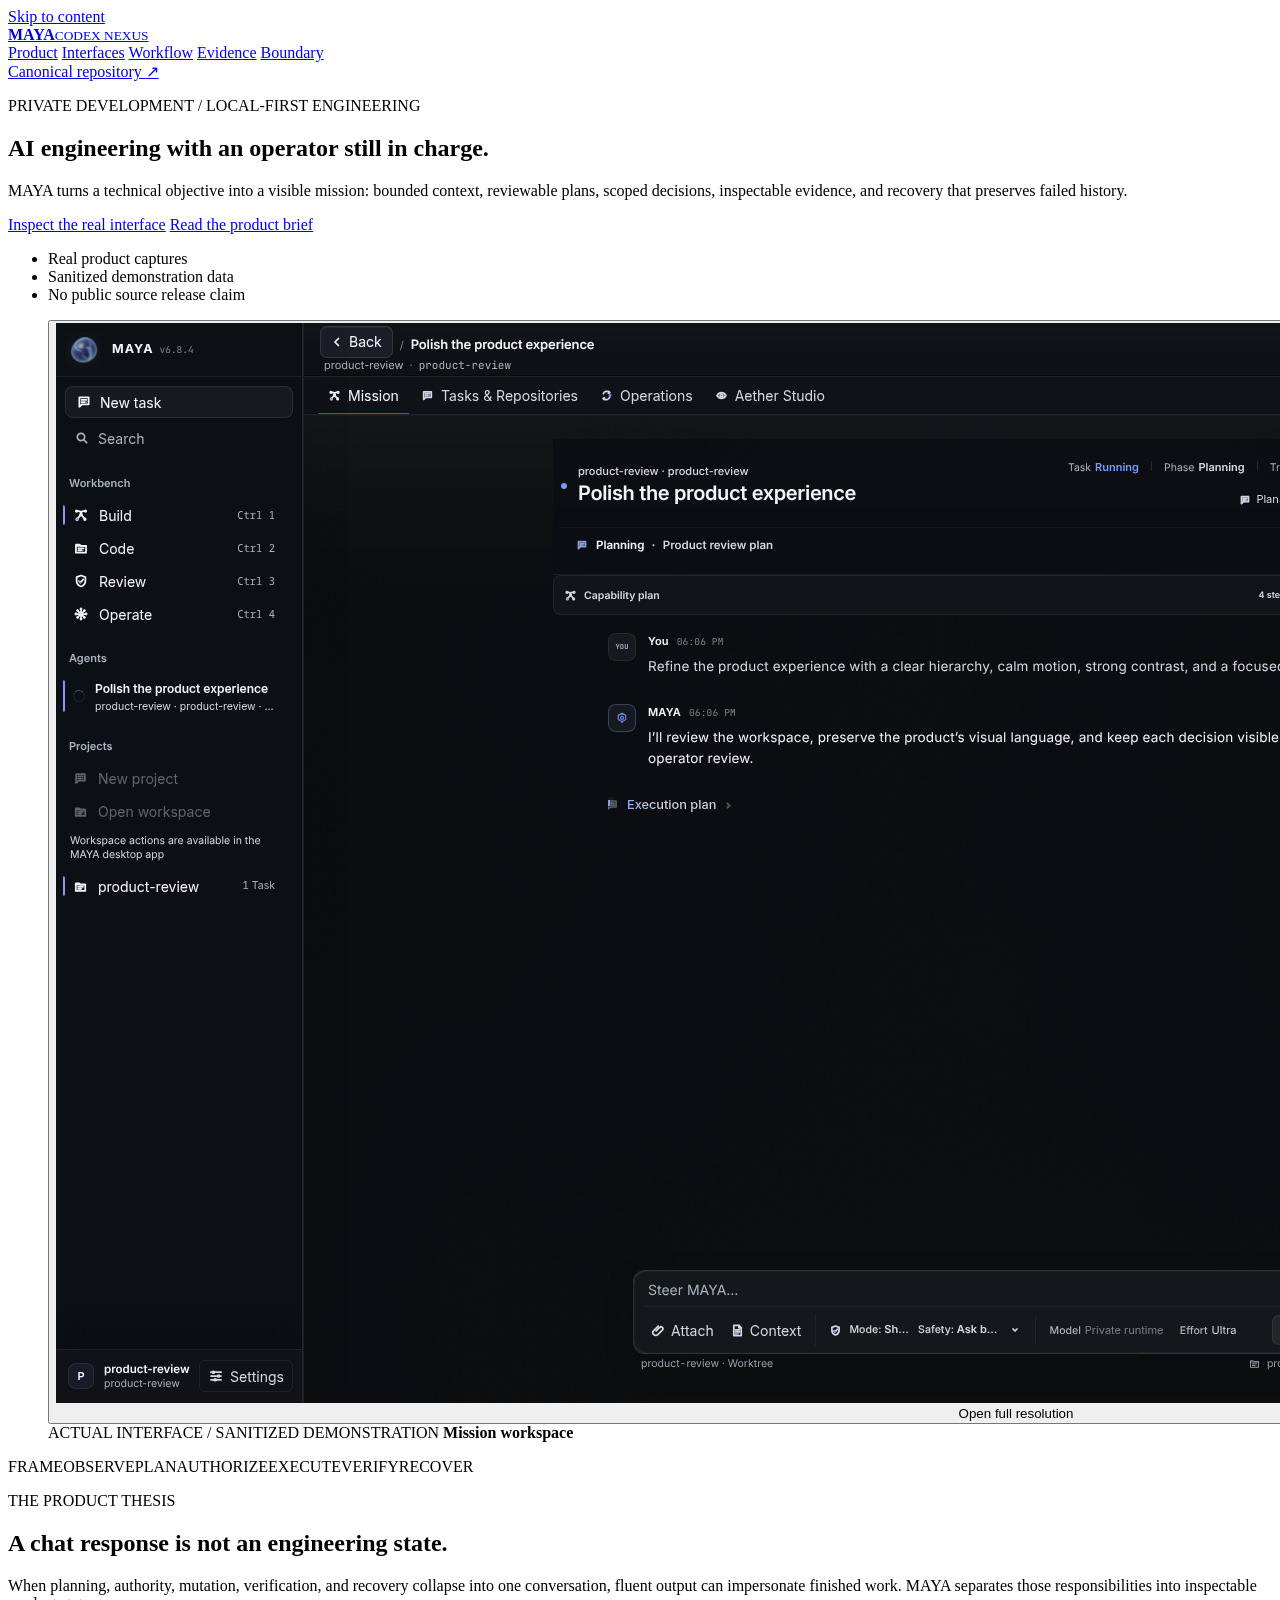
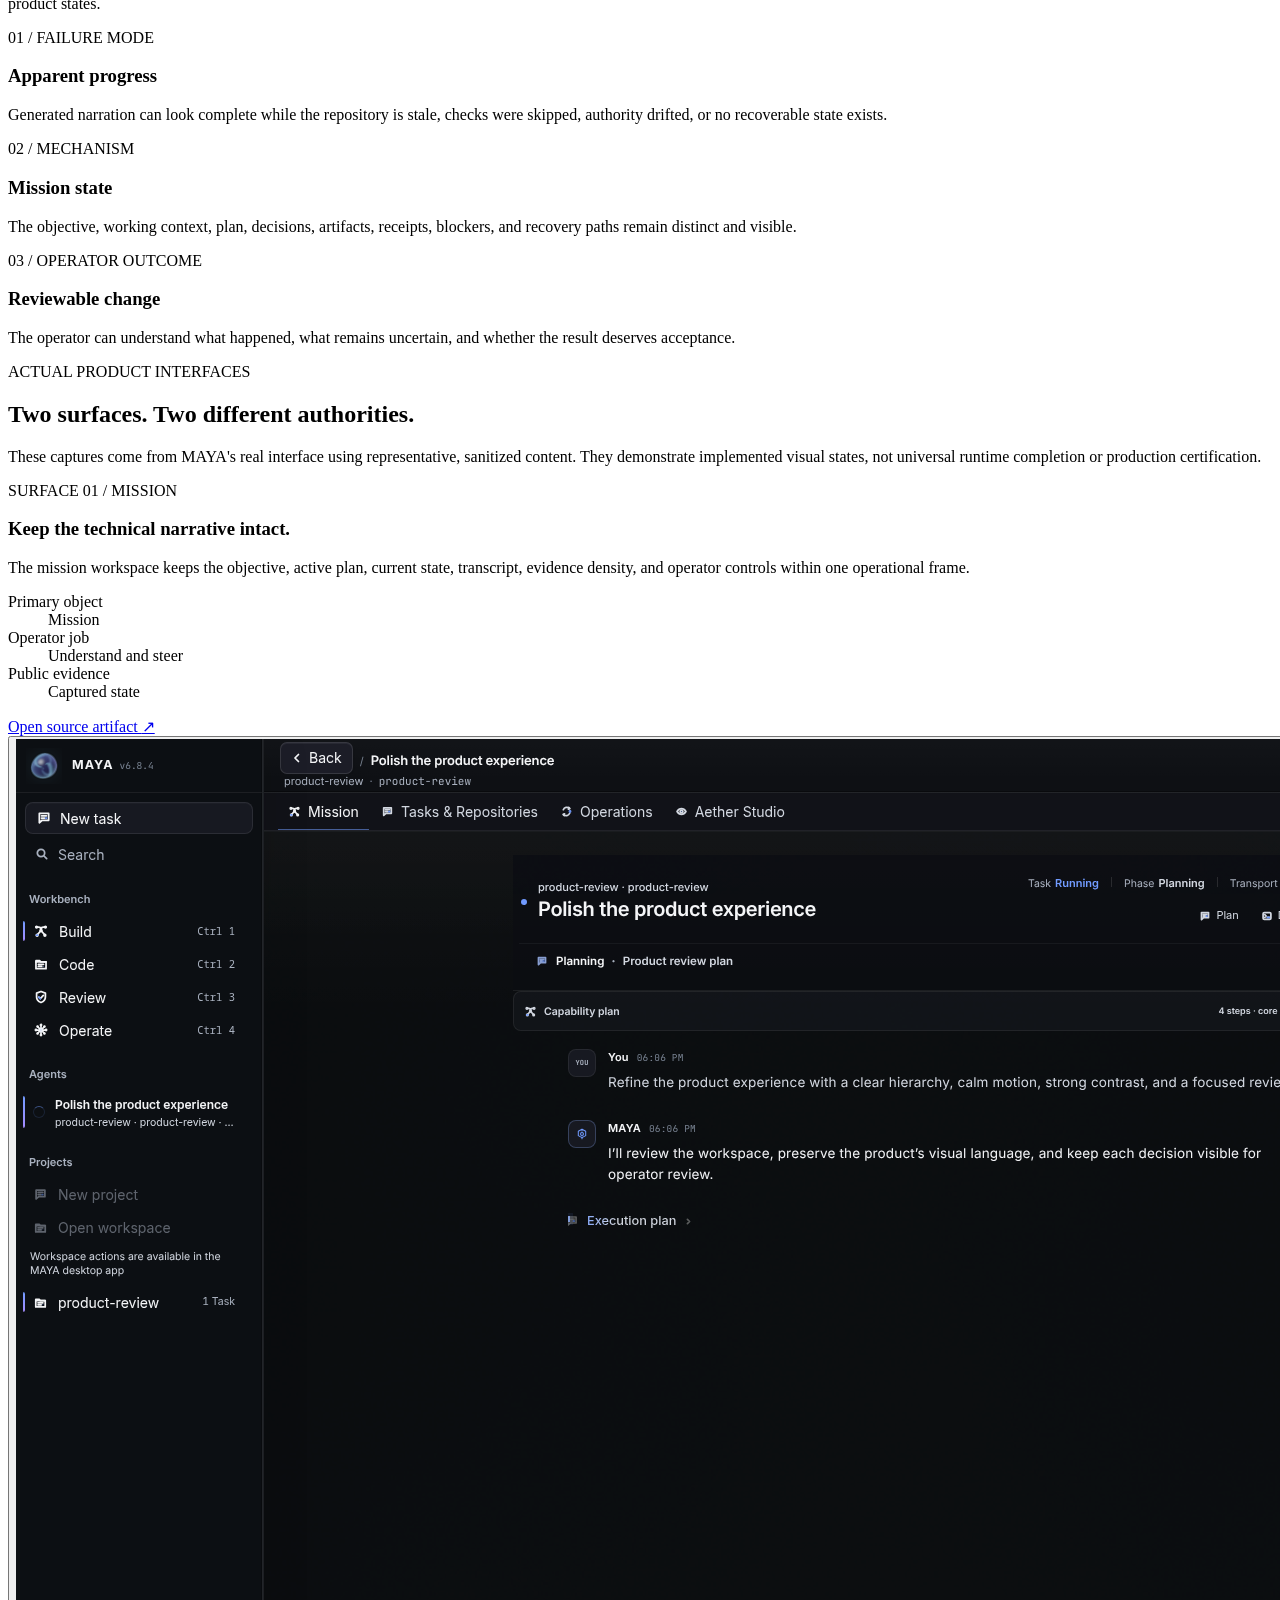
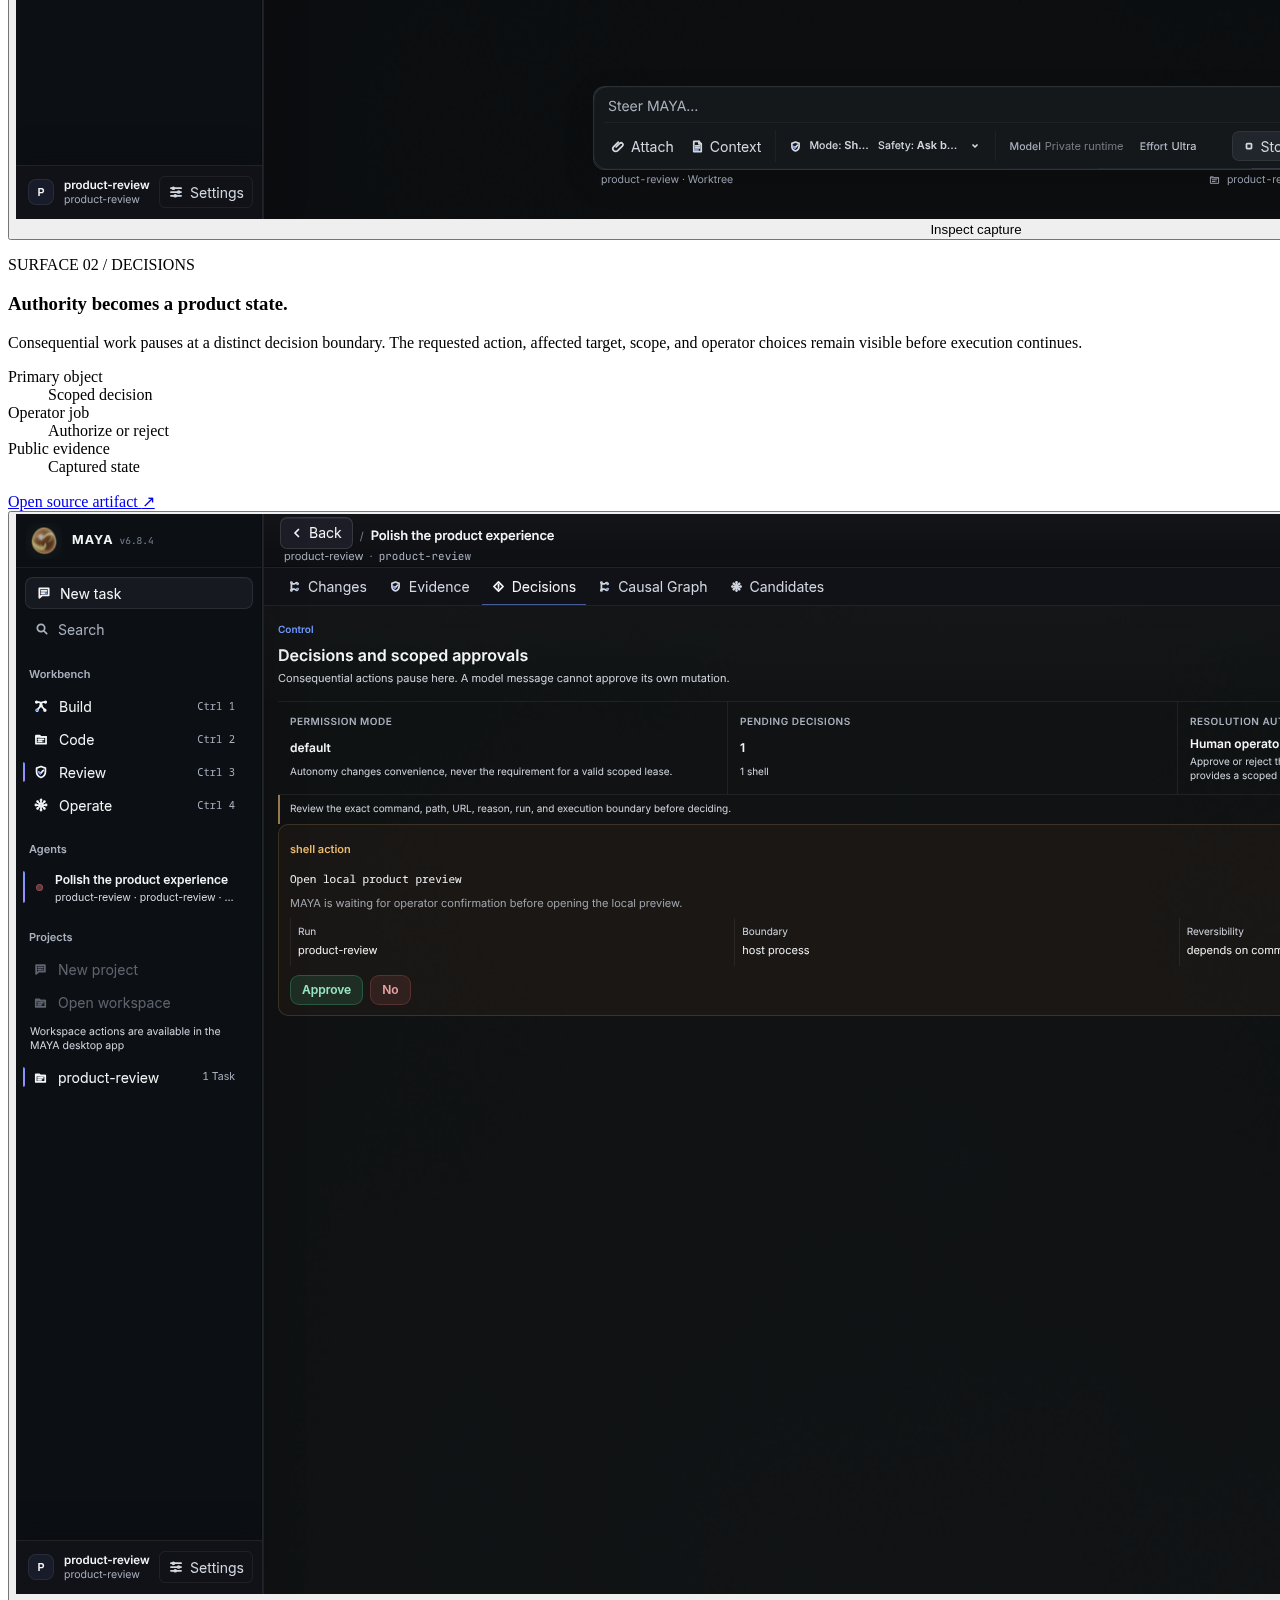
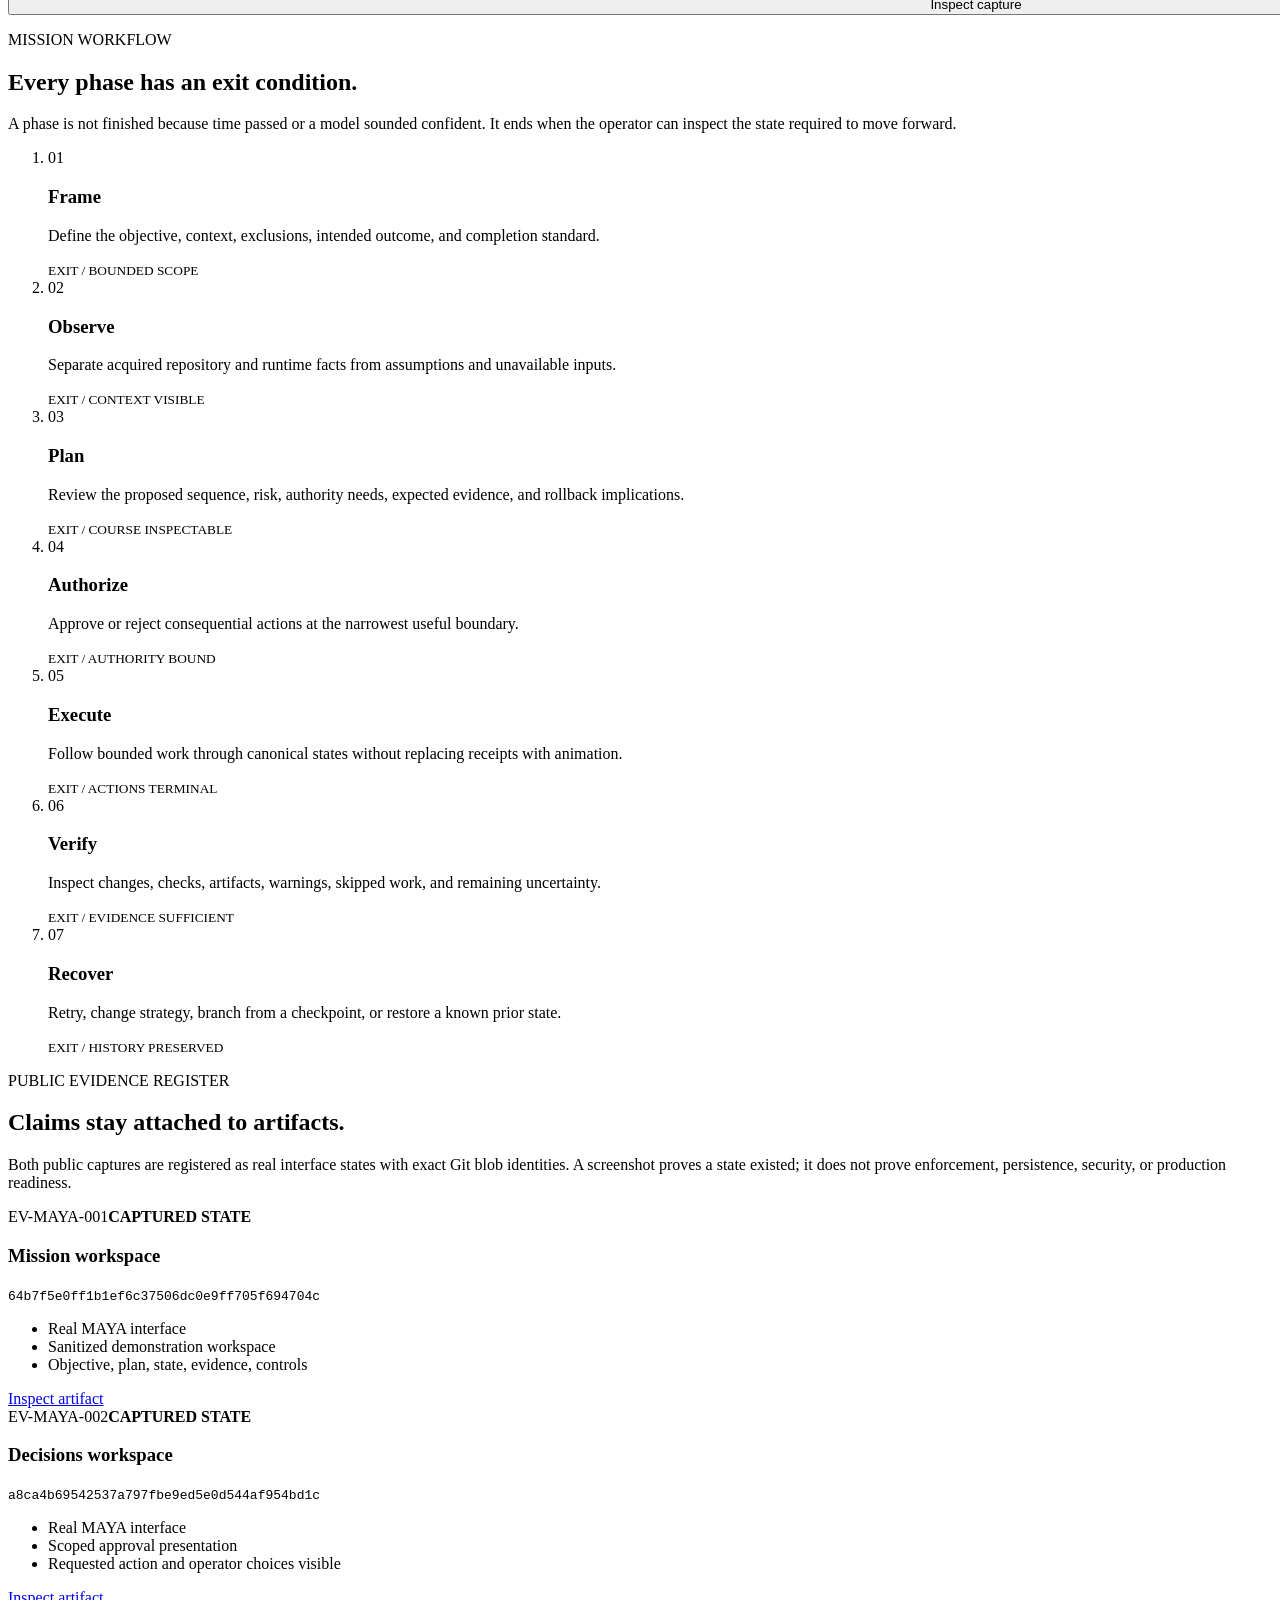
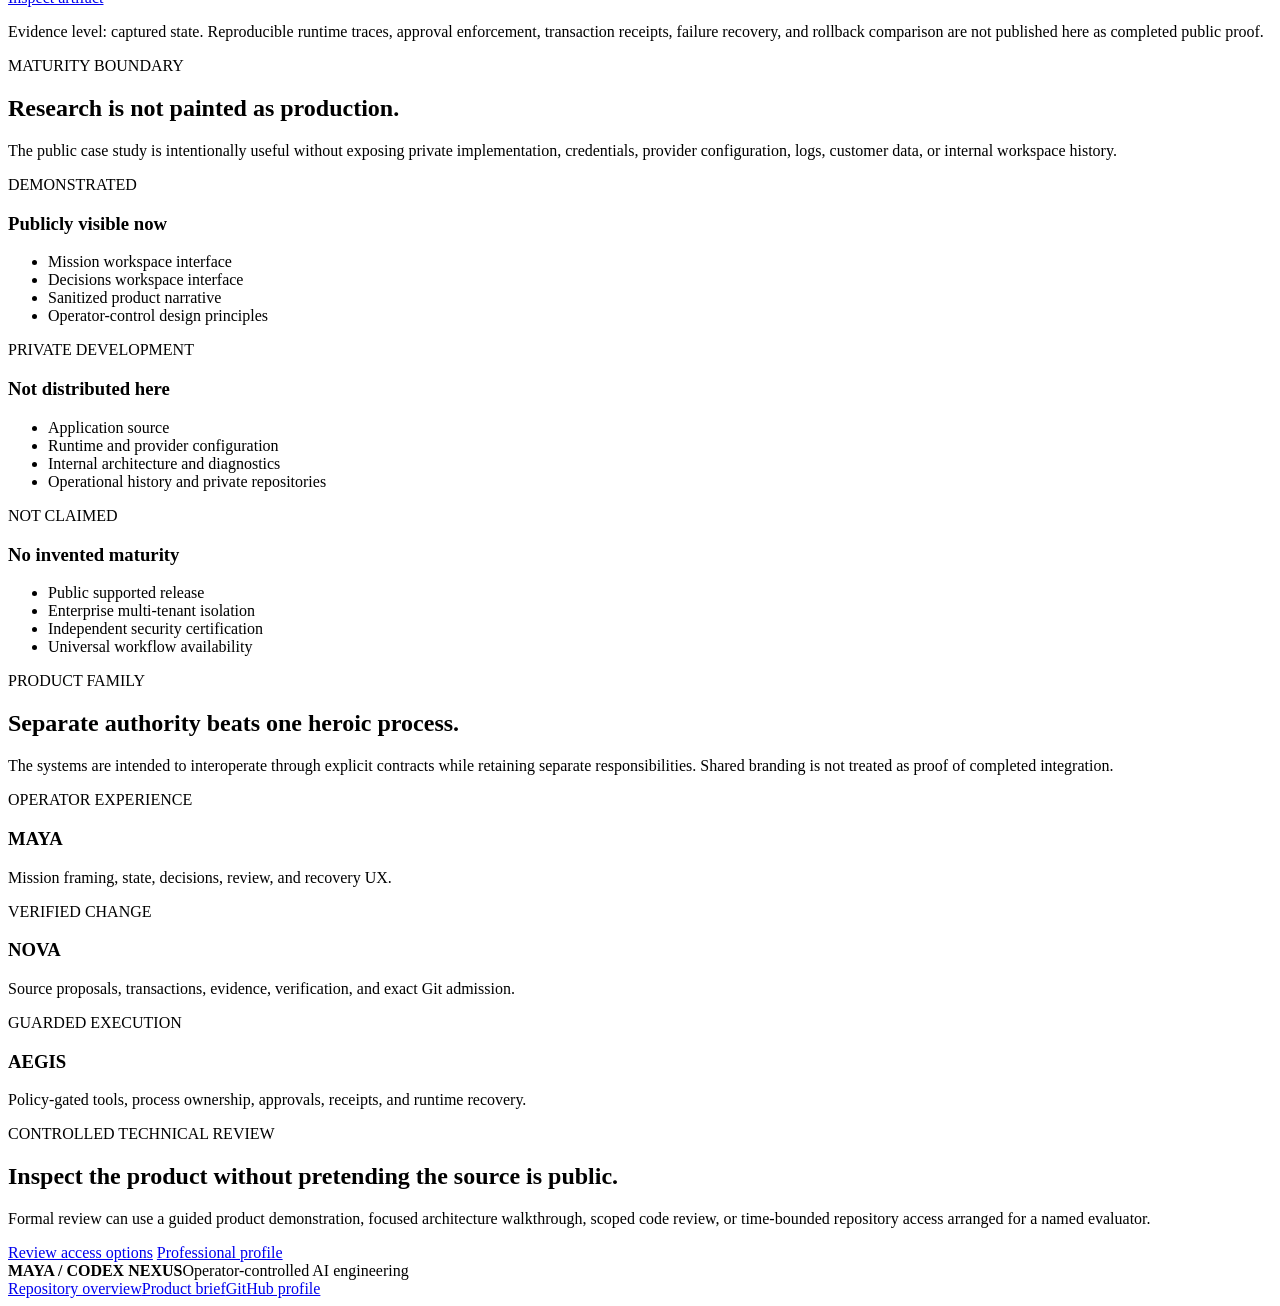
==== index.html @ c5f83a90 "Build MAYA public product case study" ====
<!doctype html>
<html lang="en">
<head>
  <meta charset="utf-8">
  <meta name="viewport" content="width=device-width, initial-scale=1, viewport-fit=cover">
  <meta name="theme-color" content="#080b0e">
  <meta name="description" content="MAYA is a private, local-first engineering workspace for operator-controlled, evidence-backed AI-assisted software change.">
  <meta property="og:title" content="MAYA — Operator-controlled AI engineering">
  <meta property="og:description" content="Real interface captures, explicit product boundaries, and a mission workflow built around authority, evidence, and recovery.">
  <meta property="og:type" content="website">
  <meta property="og:image" content="assets/maya-mission-workspace.png">
  <title>MAYA — Operator-controlled AI engineering</title>
  <link rel="stylesheet" href="styles.css">
  <script type="module" src="app.js"></script>
</head>
<body>
  <a class="skip-link" href="#main">Skip to content</a>
  <div class="page-noise" aria-hidden="true"></div>

  <header class="site-header" id="top">
    <a class="brand" href="#top" aria-label="MAYA home">
      <span class="brand-mark" aria-hidden="true"><i></i><i></i><i></i></span>
      <span><strong>MAYA</strong><small>CODEX NEXUS</small></span>
    </a>
    <nav aria-label="Primary navigation">
      <a href="#product">Product</a>
      <a href="#interfaces">Interfaces</a>
      <a href="#workflow">Workflow</a>
      <a href="#evidence">Evidence</a>
      <a href="#boundary">Boundary</a>
    </nav>
    <a class="header-action" href="https://github.com/gonzo-max2/maya">Canonical repository <span aria-hidden="true">↗</span></a>
  </header>

  <main id="main">
    <section class="hero shell" aria-labelledby="hero-title">
      <div class="hero-copy reveal">
        <p class="eyebrow"><span>PRIVATE DEVELOPMENT</span> / LOCAL-FIRST ENGINEERING</p>
        <h1 id="hero-title">AI engineering with an operator still in charge.</h1>
        <p class="hero-lede">MAYA turns a technical objective into a visible mission: bounded context, reviewable plans, scoped decisions, inspectable evidence, and recovery that preserves failed history.</p>
        <div class="hero-actions">
          <a class="button primary" href="#interfaces">Inspect the real interface</a>
          <a class="button quiet" href="PRODUCT_BRIEF.md">Read the product brief</a>
        </div>
        <ul class="hero-facts" aria-label="Product status">
          <li><i></i><span>Real product captures</span></li>
          <li><i></i><span>Sanitized demonstration data</span></li>
          <li><i></i><span>No public source release claim</span></li>
        </ul>
      </div>

      <figure class="hero-frame reveal">
        <button class="capture" type="button" data-image="assets/maya-mission-workspace.png" data-title="MAYA Mission workspace">
          <img src="assets/maya-mission-workspace.png" alt="MAYA Mission workspace showing objective, active plan, mission state, evidence and operator controls">
          <span class="capture-hint">Open full resolution</span>
        </button>
        <figcaption>
          <span>ACTUAL INTERFACE / SANITIZED DEMONSTRATION</span>
          <strong>Mission workspace</strong>
        </figcaption>
      </figure>
    </section>

    <section class="signal-strip" aria-label="MAYA operating principles">
      <div><span>FRAME</span><i></i><span>OBSERVE</span><i></i><span>PLAN</span><i></i><span>AUTHORIZE</span><i></i><span>EXECUTE</span><i></i><span>VERIFY</span><i></i><span>RECOVER</span></div>
    </section>

    <section class="section shell" id="product">
      <header class="section-heading reveal">
        <div>
          <p class="eyebrow">THE PRODUCT THESIS</p>
          <h2>A chat response is not an engineering state.</h2>
        </div>
        <p>When planning, authority, mutation, verification, and recovery collapse into one conversation, fluent output can impersonate finished work. MAYA separates those responsibilities into inspectable product states.</p>
      </header>

      <div class="thesis-grid">
        <article class="thesis-card reveal">
          <span>01 / FAILURE MODE</span>
          <h3>Apparent progress</h3>
          <p>Generated narration can look complete while the repository is stale, checks were skipped, authority drifted, or no recoverable state exists.</p>
        </article>
        <article class="thesis-card reveal">
          <span>02 / MECHANISM</span>
          <h3>Mission state</h3>
          <p>The objective, working context, plan, decisions, artifacts, receipts, blockers, and recovery paths remain distinct and visible.</p>
        </article>
        <article class="thesis-card reveal">
          <span>03 / OPERATOR OUTCOME</span>
          <h3>Reviewable change</h3>
          <p>The operator can understand what happened, what remains uncertain, and whether the result deserves acceptance.</p>
        </article>
      </div>
    </section>

    <section class="section shell interfaces" id="interfaces">
      <header class="section-heading reveal">
        <div>
          <p class="eyebrow">ACTUAL PRODUCT INTERFACES</p>
          <h2>Two surfaces. Two different authorities.</h2>
        </div>
        <p>These captures come from MAYA's real interface using representative, sanitized content. They demonstrate implemented visual states, not universal runtime completion or production certification.</p>
      </header>

      <article class="interface-story reveal">
        <div class="story-copy">
          <p class="story-index">SURFACE 01 / MISSION</p>
          <h3>Keep the technical narrative intact.</h3>
          <p>The mission workspace keeps the objective, active plan, current state, transcript, evidence density, and operator controls within one operational frame.</p>
          <dl>
            <div><dt>Primary object</dt><dd>Mission</dd></div>
            <div><dt>Operator job</dt><dd>Understand and steer</dd></div>
            <div><dt>Public evidence</dt><dd>Captured state</dd></div>
          </dl>
          <a href="assets/maya-mission-workspace.png">Open source artifact <span aria-hidden="true">↗</span></a>
        </div>
        <button class="capture large" type="button" data-image="assets/maya-mission-workspace.png" data-title="MAYA Mission workspace">
          <img src="assets/maya-mission-workspace.png" alt="Full MAYA Mission workspace interface">
          <span class="capture-hint">Inspect capture</span>
        </button>
      </article>

      <article class="interface-story reverse reveal">
        <div class="story-copy">
          <p class="story-index">SURFACE 02 / DECISIONS</p>
          <h3>Authority becomes a product state.</h3>
          <p>Consequential work pauses at a distinct decision boundary. The requested action, affected target, scope, and operator choices remain visible before execution continues.</p>
          <dl>
            <div><dt>Primary object</dt><dd>Scoped decision</dd></div>
            <div><dt>Operator job</dt><dd>Authorize or reject</dd></div>
            <div><dt>Public evidence</dt><dd>Captured state</dd></div>
          </dl>
          <a href="assets/maya-decisions-workspace.png">Open source artifact <span aria-hidden="true">↗</span></a>
        </div>
        <button class="capture large" type="button" data-image="assets/maya-decisions-workspace.png" data-title="MAYA Decisions workspace">
          <img src="assets/maya-decisions-workspace.png" alt="MAYA Decisions workspace showing a scoped local preview approval">
          <span class="capture-hint">Inspect capture</span>
        </button>
      </article>
    </section>

    <section class="section workflow-section" id="workflow">
      <div class="shell">
        <header class="section-heading reveal">
          <div>
            <p class="eyebrow">MISSION WORKFLOW</p>
            <h2>Every phase has an exit condition.</h2>
          </div>
          <p>A phase is not finished because time passed or a model sounded confident. It ends when the operator can inspect the state required to move forward.</p>
        </header>

        <ol class="workflow-grid">
          <li class="reveal"><span>01</span><h3>Frame</h3><p>Define the objective, context, exclusions, intended outcome, and completion standard.</p><small>EXIT / BOUNDED SCOPE</small></li>
          <li class="reveal"><span>02</span><h3>Observe</h3><p>Separate acquired repository and runtime facts from assumptions and unavailable inputs.</p><small>EXIT / CONTEXT VISIBLE</small></li>
          <li class="reveal"><span>03</span><h3>Plan</h3><p>Review the proposed sequence, risk, authority needs, expected evidence, and rollback implications.</p><small>EXIT / COURSE INSPECTABLE</small></li>
          <li class="reveal"><span>04</span><h3>Authorize</h3><p>Approve or reject consequential actions at the narrowest useful boundary.</p><small>EXIT / AUTHORITY BOUND</small></li>
          <li class="reveal"><span>05</span><h3>Execute</h3><p>Follow bounded work through canonical states without replacing receipts with animation.</p><small>EXIT / ACTIONS TERMINAL</small></li>
          <li class="reveal"><span>06</span><h3>Verify</h3><p>Inspect changes, checks, artifacts, warnings, skipped work, and remaining uncertainty.</p><small>EXIT / EVIDENCE SUFFICIENT</small></li>
          <li class="reveal"><span>07</span><h3>Recover</h3><p>Retry, change strategy, branch from a checkpoint, or restore a known prior state.</p><small>EXIT / HISTORY PRESERVED</small></li>
        </ol>
      </div>
    </section>

    <section class="section shell" id="evidence">
      <header class="section-heading reveal">
        <div>
          <p class="eyebrow">PUBLIC EVIDENCE REGISTER</p>
          <h2>Claims stay attached to artifacts.</h2>
        </div>
        <p>Both public captures are registered as real interface states with exact Git blob identities. A screenshot proves a state existed; it does not prove enforcement, persistence, security, or production readiness.</p>
      </header>

      <div class="evidence-grid">
        <article class="evidence-card reveal">
          <div class="evidence-top"><span>EV-MAYA-001</span><b>CAPTURED STATE</b></div>
          <h3>Mission workspace</h3>
          <code>64b7f5e0ff1b1ef6c37506dc0e9ff705f694704c</code>
          <ul>
            <li>Real MAYA interface</li>
            <li>Sanitized demonstration workspace</li>
            <li>Objective, plan, state, evidence, controls</li>
          </ul>
          <a href="assets/maya-mission-workspace.png">Inspect artifact</a>
        </article>
        <article class="evidence-card reveal">
          <div class="evidence-top"><span>EV-MAYA-002</span><b>CAPTURED STATE</b></div>
          <h3>Decisions workspace</h3>
          <code>a8ca4b69542537a797fbe9ed5e0d544af954bd1c</code>
          <ul>
            <li>Real MAYA interface</li>
            <li>Scoped approval presentation</li>
            <li>Requested action and operator choices visible</li>
          </ul>
          <a href="assets/maya-decisions-workspace.png">Inspect artifact</a>
        </article>
      </div>
      <p class="evidence-note reveal">Evidence level: captured state. Reproducible runtime traces, approval enforcement, transaction receipts, failure recovery, and rollback comparison are not published here as completed public proof.</p>
    </section>

    <section class="section boundary-section" id="boundary">
      <div class="shell">
        <header class="section-heading reveal">
          <div>
            <p class="eyebrow">MATURITY BOUNDARY</p>
            <h2>Research is not painted as production.</h2>
          </div>
          <p>The public case study is intentionally useful without exposing private implementation, credentials, provider configuration, logs, customer data, or internal workspace history.</p>
        </header>

        <div class="boundary-grid">
          <article class="reveal demonstrated"><span>DEMONSTRATED</span><h3>Publicly visible now</h3><ul><li>Mission workspace interface</li><li>Decisions workspace interface</li><li>Sanitized product narrative</li><li>Operator-control design principles</li></ul></article>
          <article class="reveal private"><span>PRIVATE DEVELOPMENT</span><h3>Not distributed here</h3><ul><li>Application source</li><li>Runtime and provider configuration</li><li>Internal architecture and diagnostics</li><li>Operational history and private repositories</li></ul></article>
          <article class="reveal absent"><span>NOT CLAIMED</span><h3>No invented maturity</h3><ul><li>Public supported release</li><li>Enterprise multi-tenant isolation</li><li>Independent security certification</li><li>Universal workflow availability</li></ul></article>
        </div>
      </div>
    </section>

    <section class="section shell family-section">
      <header class="section-heading reveal">
        <div>
          <p class="eyebrow">PRODUCT FAMILY</p>
          <h2>Separate authority beats one heroic process.</h2>
        </div>
        <p>The systems are intended to interoperate through explicit contracts while retaining separate responsibilities. Shared branding is not treated as proof of completed integration.</p>
      </header>
      <div class="family-map reveal">
        <article><span>OPERATOR EXPERIENCE</span><h3>MAYA</h3><p>Mission framing, state, decisions, review, and recovery UX.</p></article>
        <i aria-hidden="true"></i>
        <article><span>VERIFIED CHANGE</span><h3>NOVA</h3><p>Source proposals, transactions, evidence, verification, and exact Git admission.</p></article>
        <i aria-hidden="true"></i>
        <article><span>GUARDED EXECUTION</span><h3>AEGIS</h3><p>Policy-gated tools, process ownership, approvals, receipts, and runtime recovery.</p></article>
      </div>
    </section>

    <section class="section shell access-section" id="access">
      <div class="access-panel reveal">
        <div>
          <p class="eyebrow">CONTROLLED TECHNICAL REVIEW</p>
          <h2>Inspect the product without pretending the source is public.</h2>
          <p>Formal review can use a guided product demonstration, focused architecture walkthrough, scoped code review, or time-bounded repository access arranged for a named evaluator.</p>
        </div>
        <div class="access-actions">
          <a class="button primary" href="SOURCE_ACCESS.md">Review access options</a>
          <a class="button quiet" href="CV.md">Professional profile</a>
        </div>
      </div>
    </section>
  </main>

  <footer class="site-footer shell">
    <div><strong>MAYA / CODEX NEXUS</strong><span>Operator-controlled AI engineering</span></div>
    <div><a href="README.md">Repository overview</a><a href="PRODUCT_BRIEF.md">Product brief</a><a href="https://github.com/gonzo-max2">GitHub profile</a></div>
  </footer>

  <dialog id="image-dialog" aria-labelledby="dialog-title">
    <div class="dialog-bar"><strong id="dialog-title">Interface capture</strong><button id="dialog-close" type="button" aria-label="Close image viewer">Close</button></div>
    <img id="dialog-image" src="" alt="">
  </dialog>
</body>
</html>
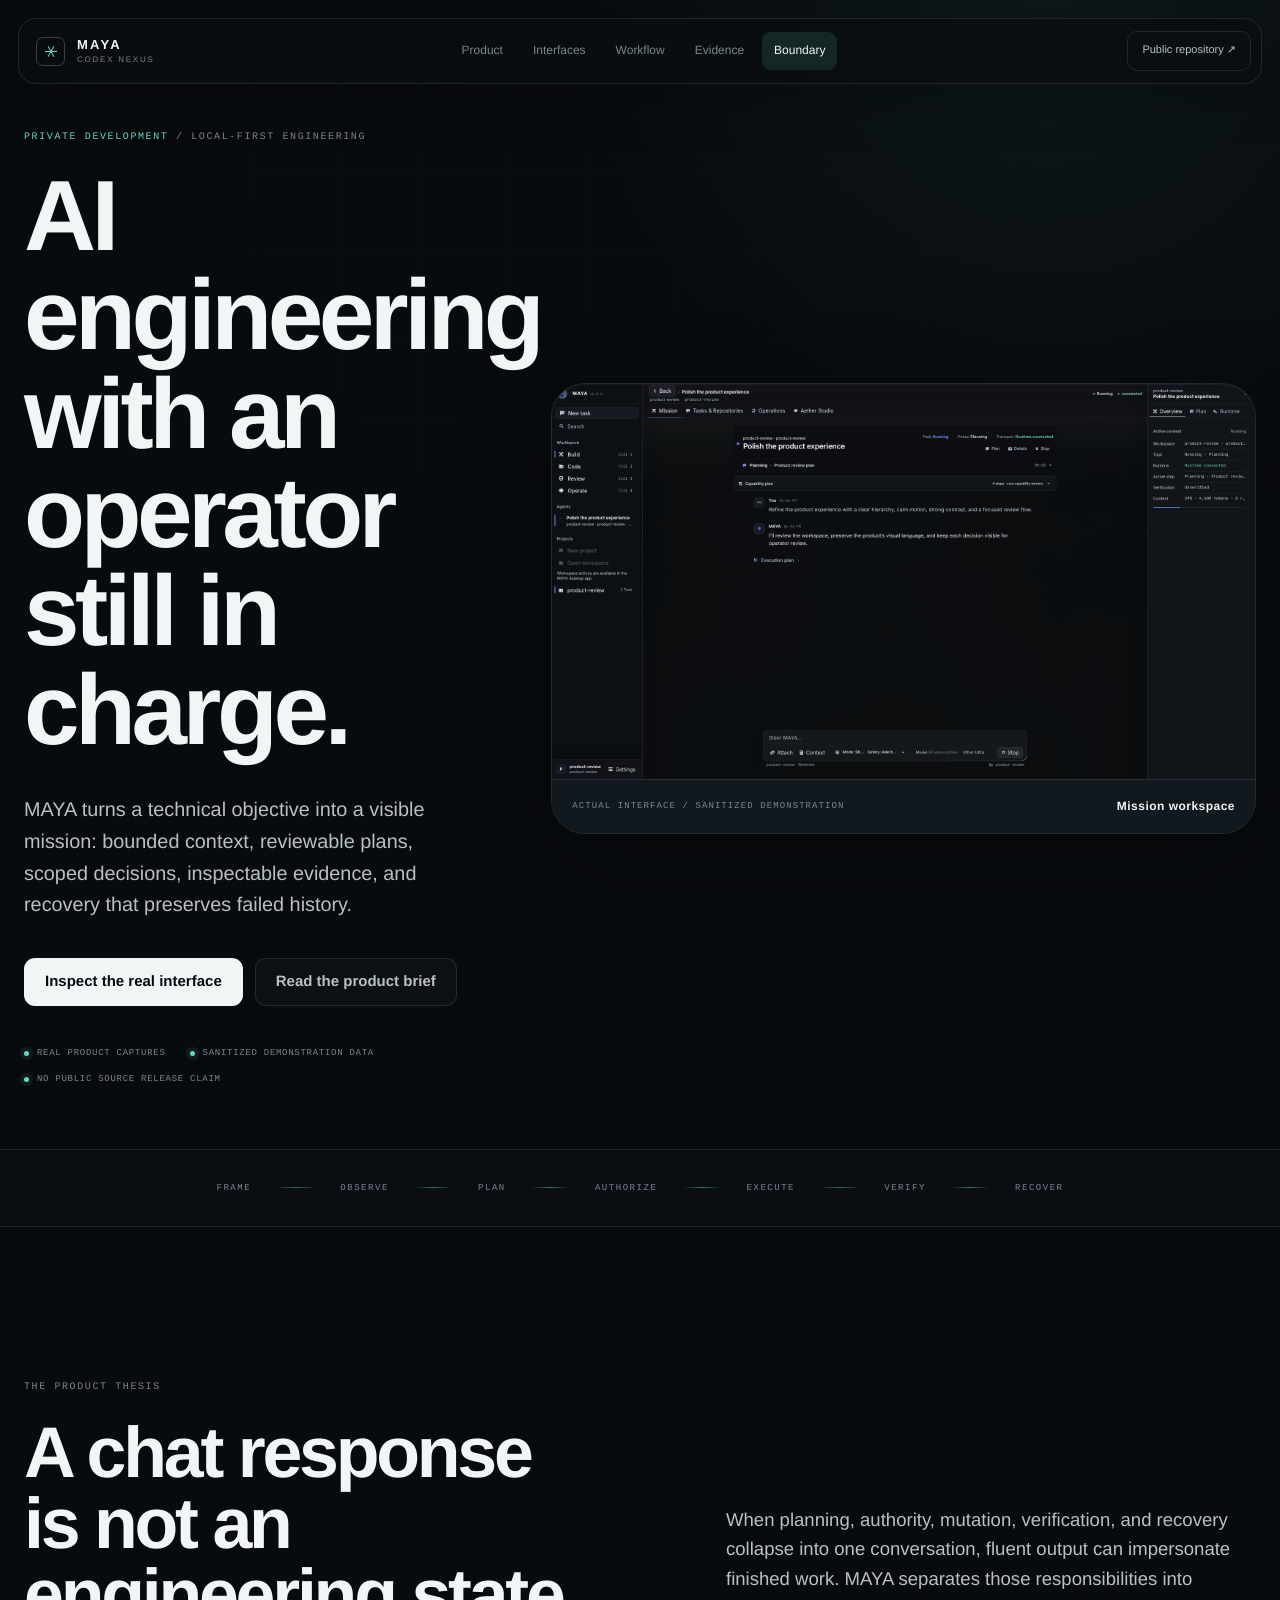
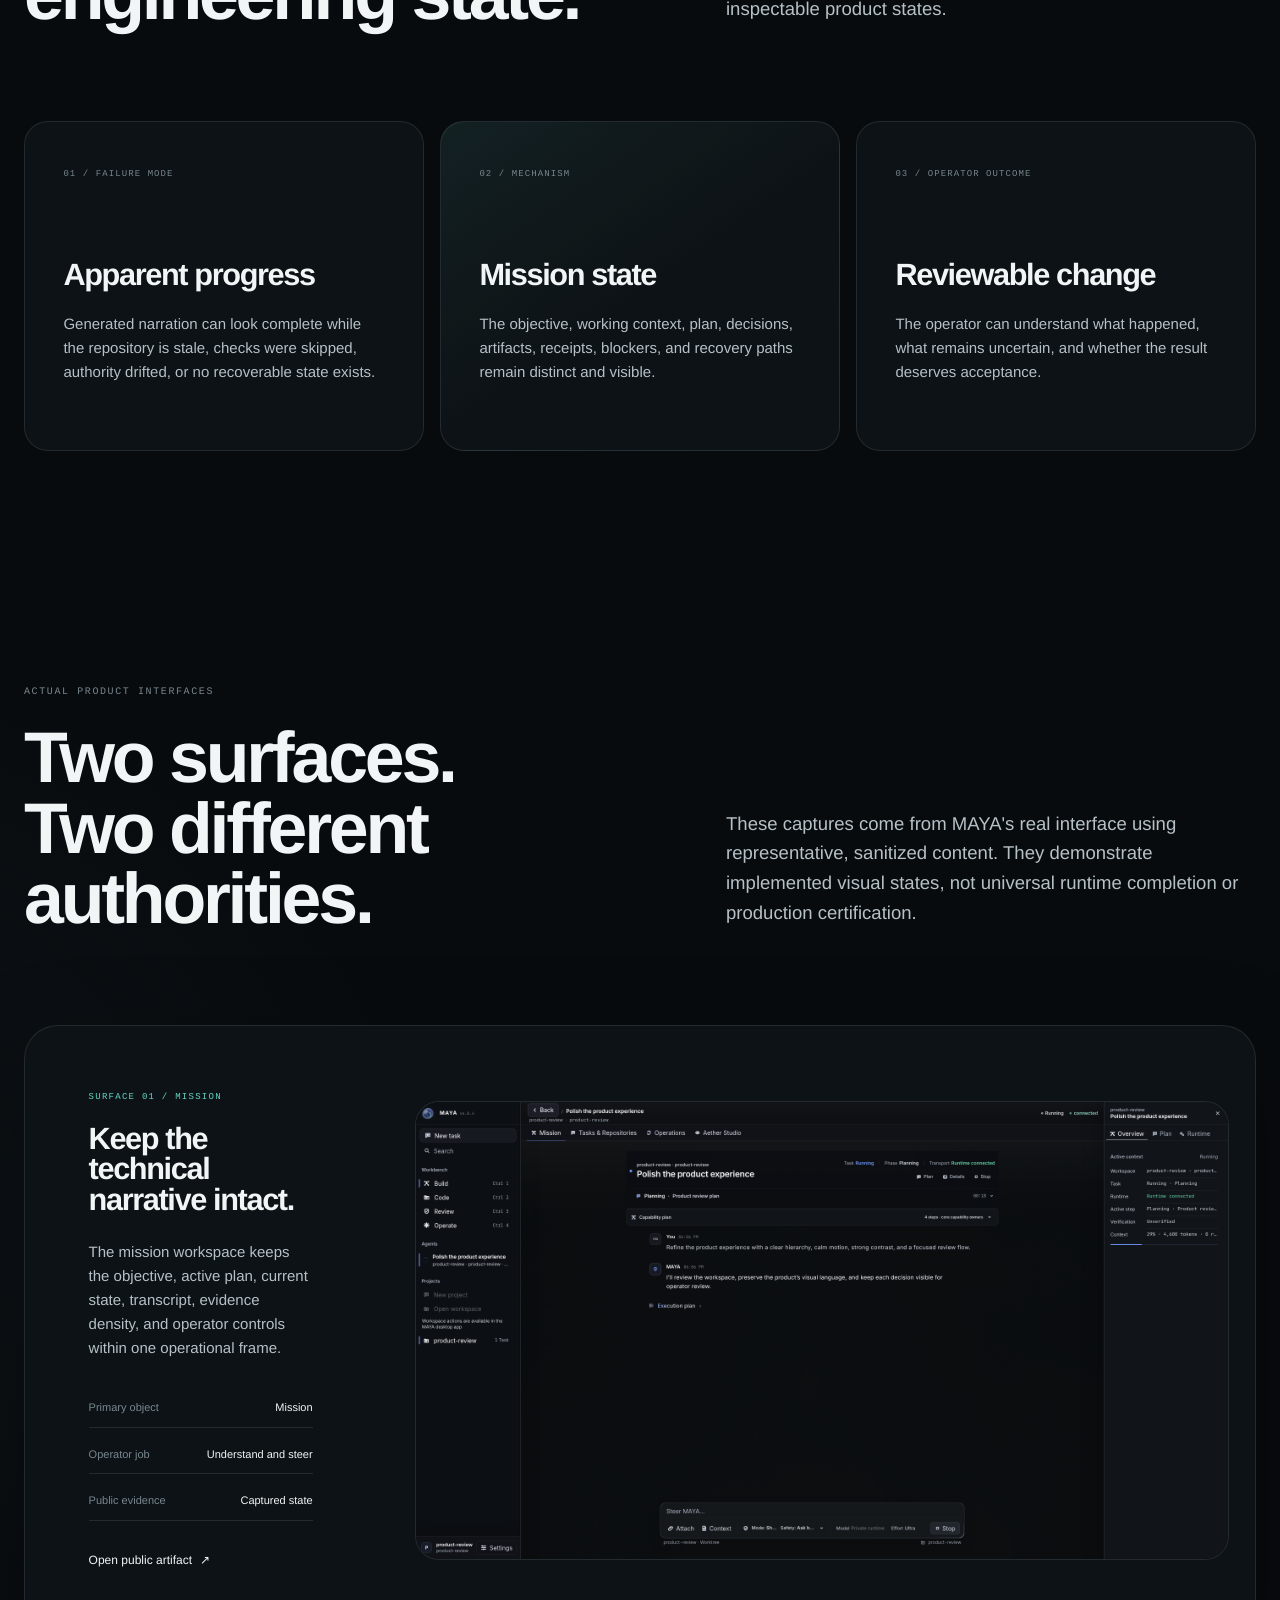
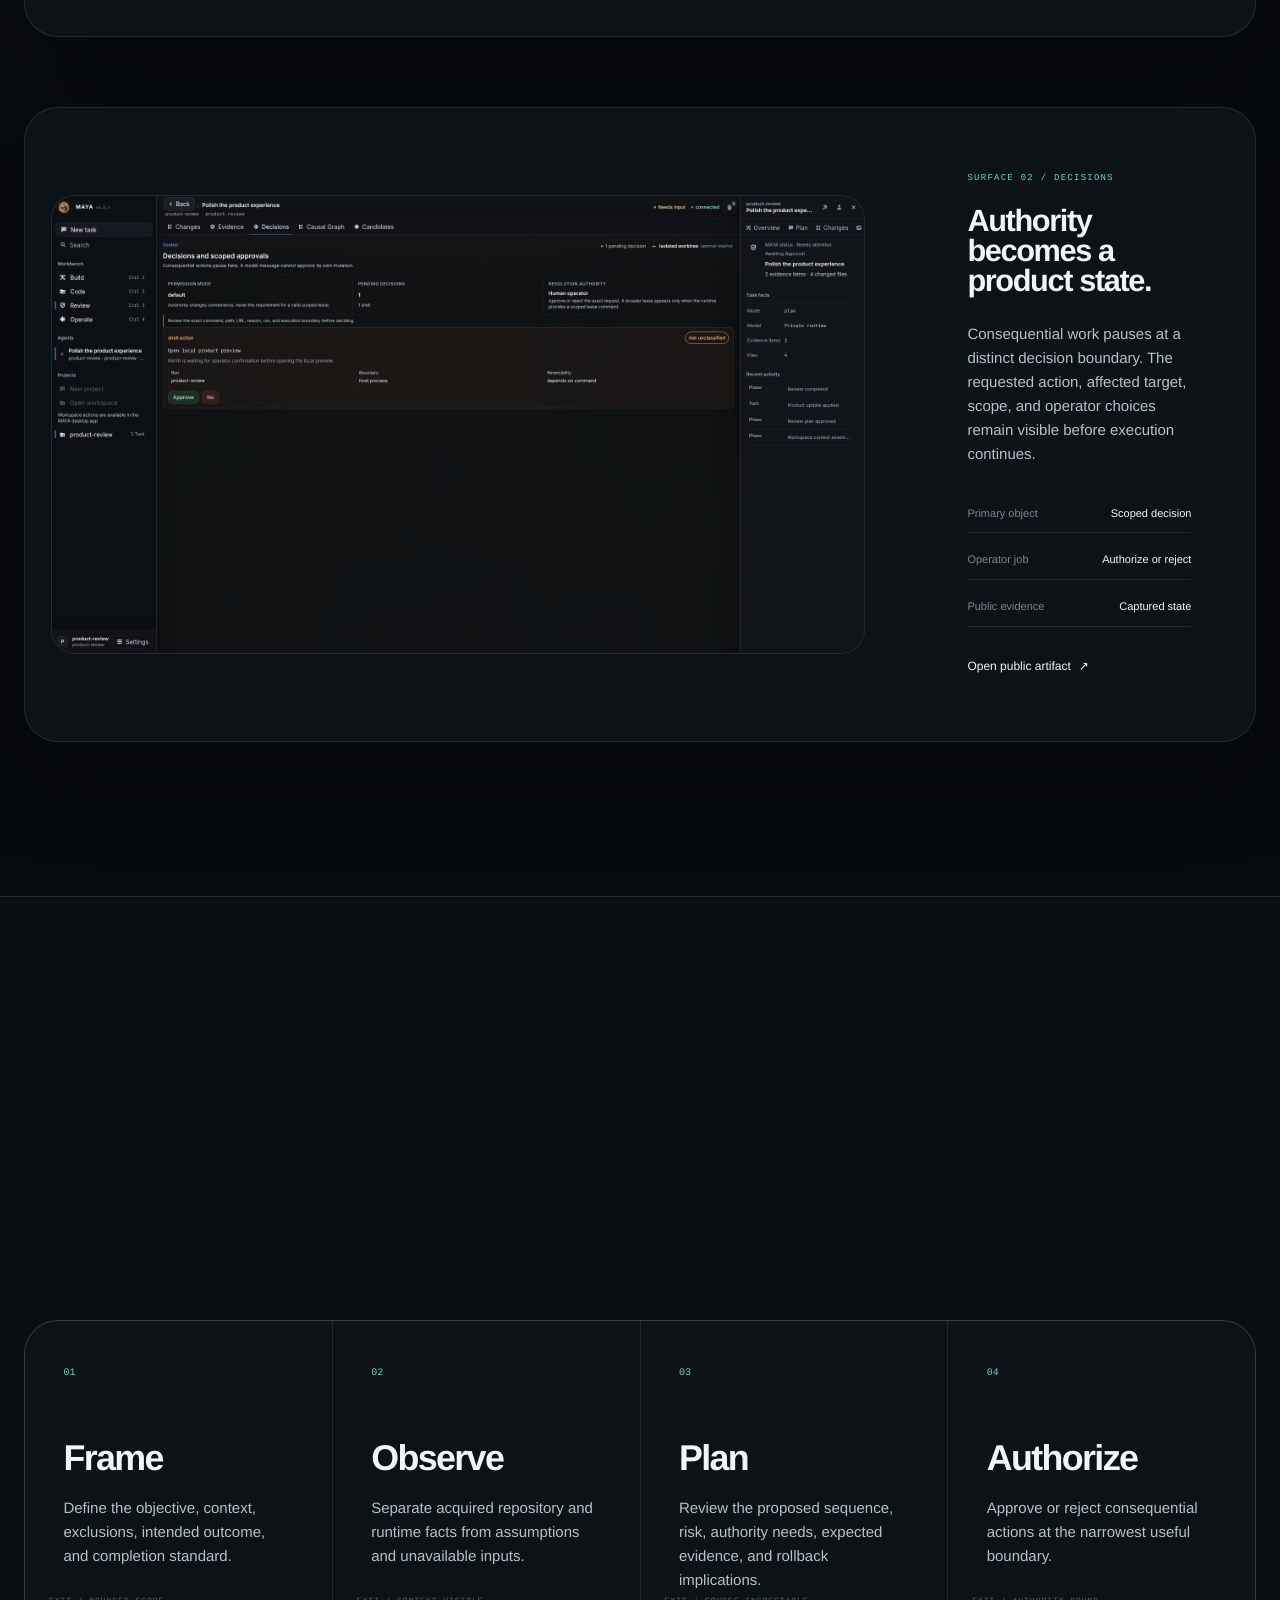
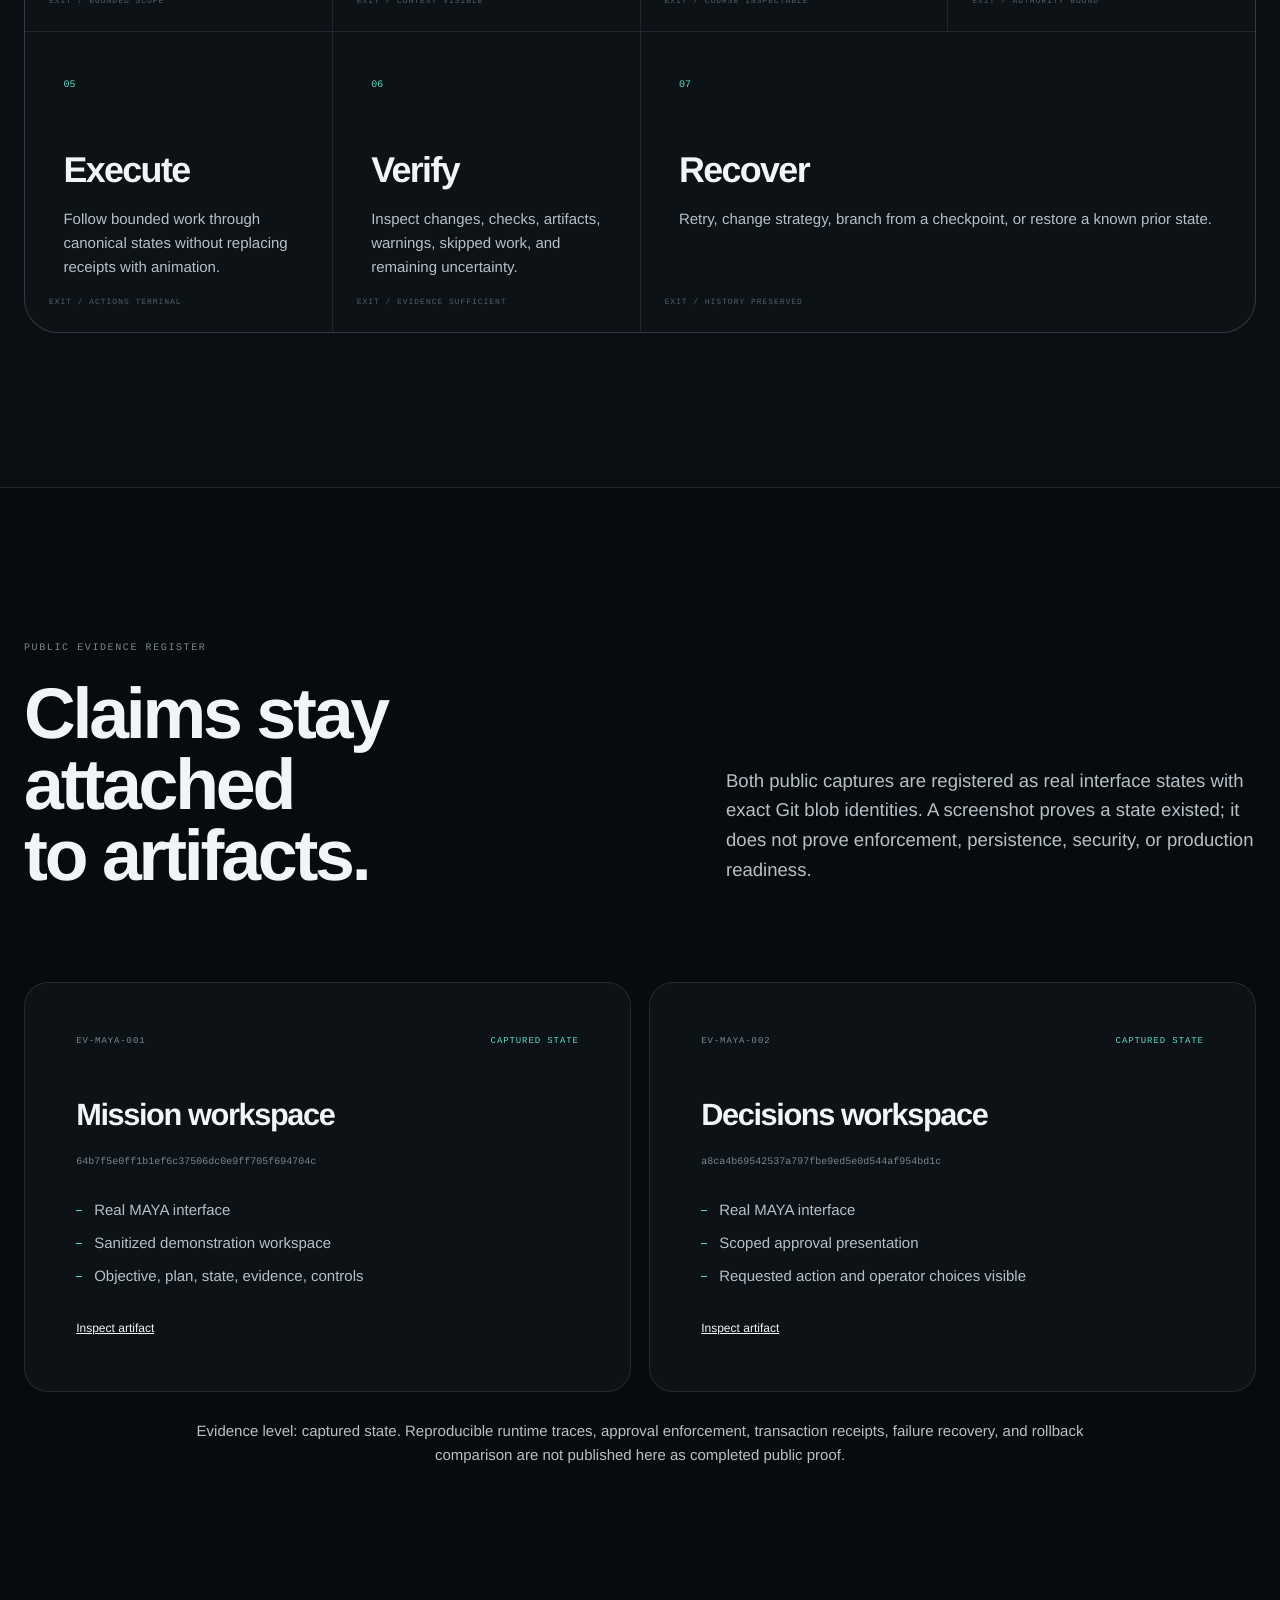
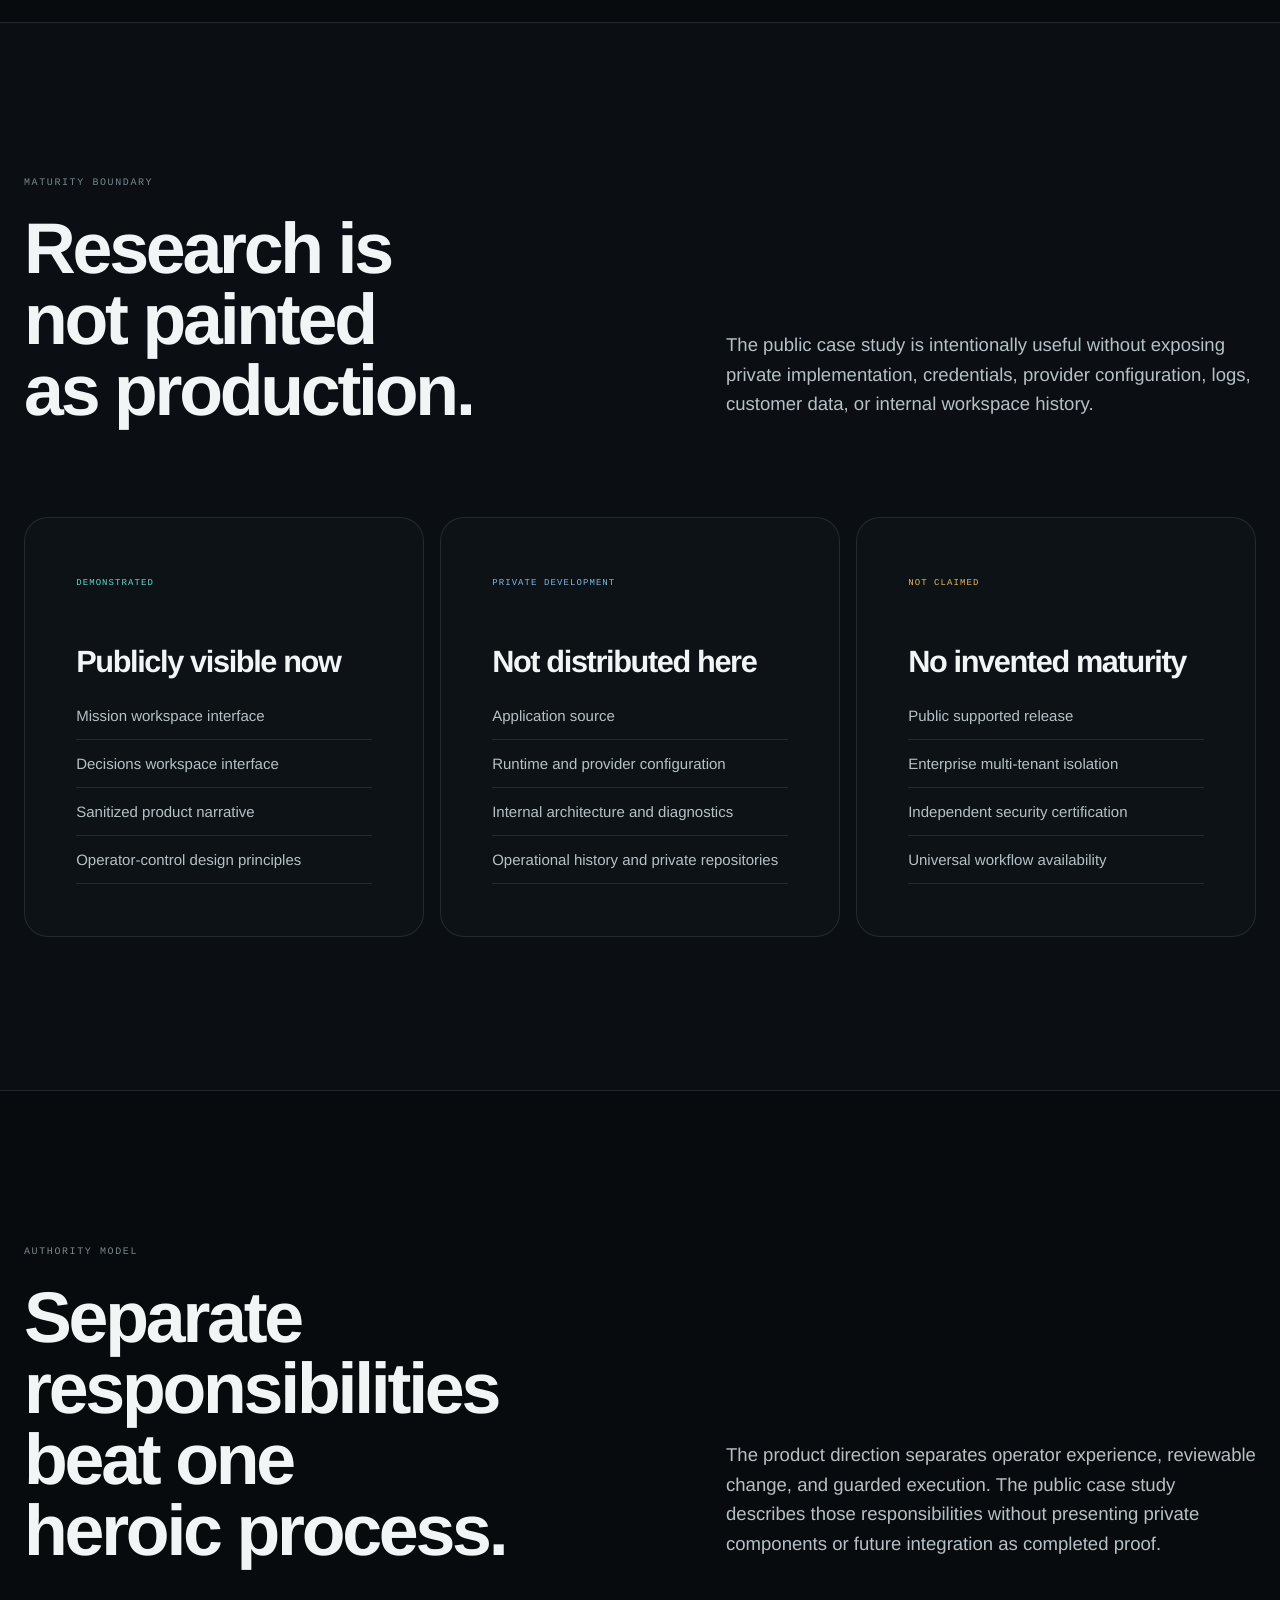
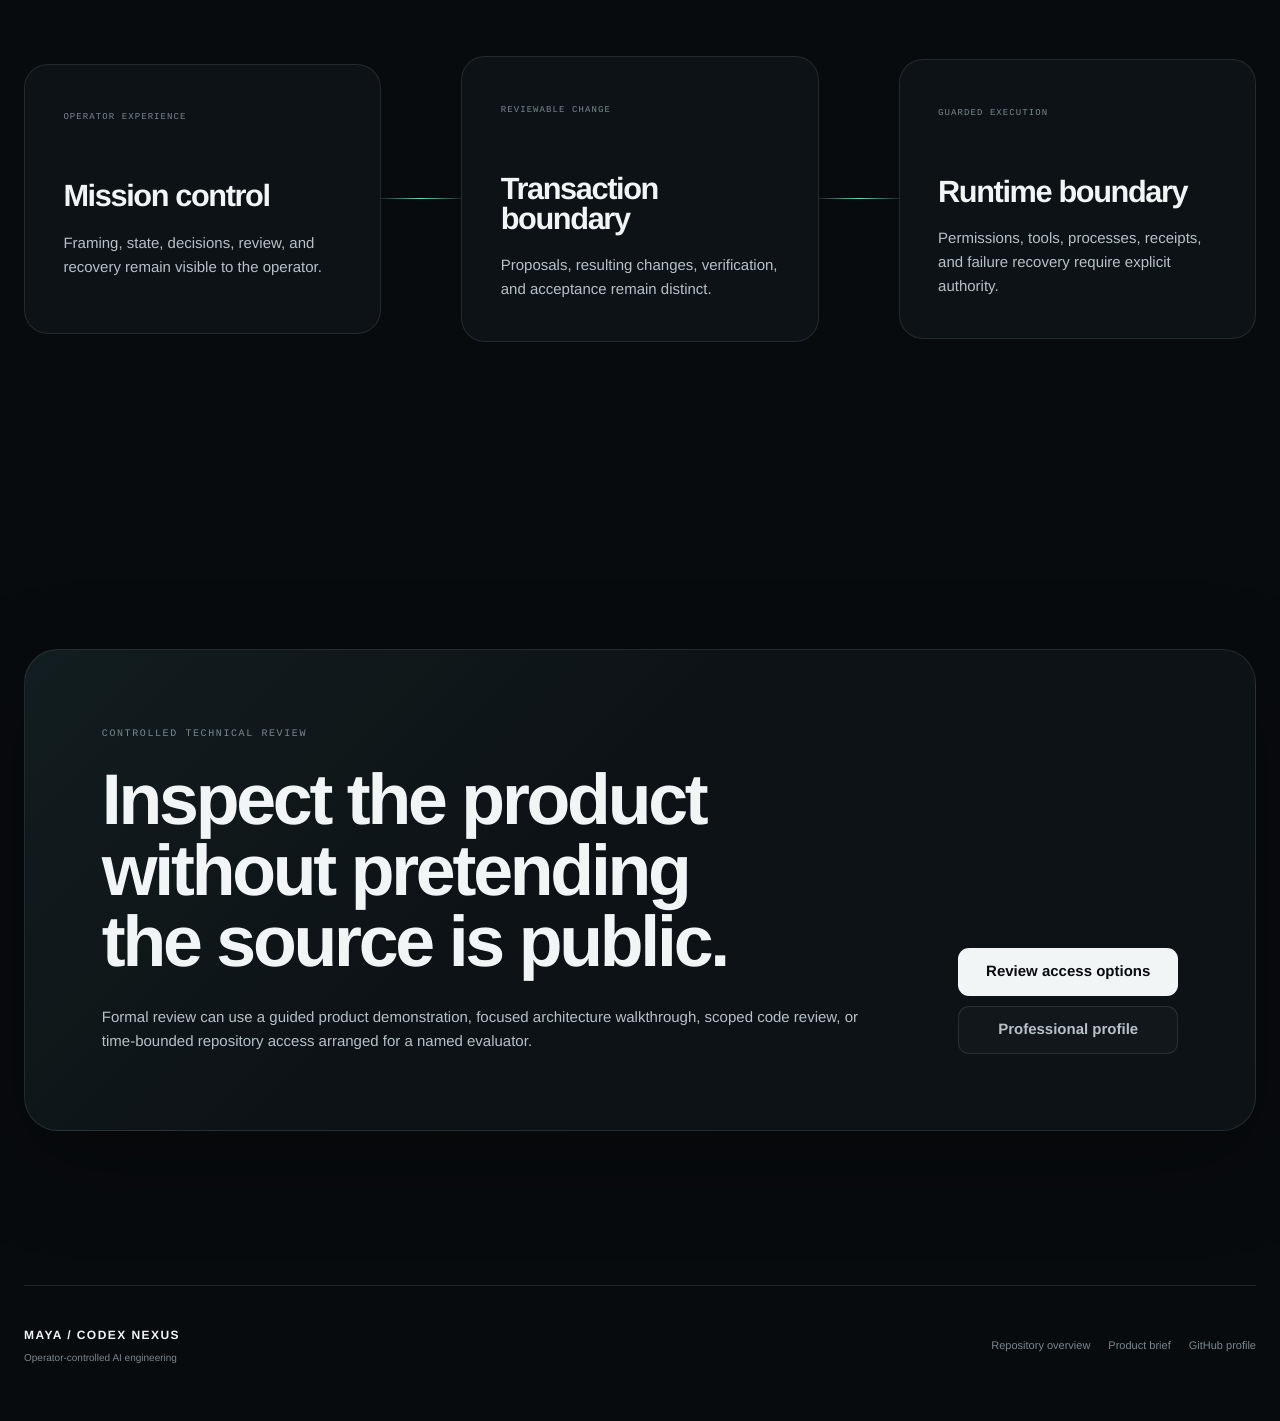
==== commit 50f34856: "docs(maya): keep the showcase inside its public boundary" ====
--- a/index.html
+++ b/index.html
@@ -8,7 +8,7 @@
   <meta property="og:title" content="MAYA — Operator-controlled AI engineering">
   <meta property="og:description" content="Real interface captures, explicit product boundaries, and a mission workflow built around authority, evidence, and recovery.">
   <meta property="og:type" content="website">
-  <meta property="og:image" content="assets/maya-mission-workspace.png">
+  <meta property="og:image" content="https://raw.githubusercontent.com/gonzo-max2/maya-codex-nexus/main/assets/maya-mission-workspace.png">
   <title>MAYA — Operator-controlled AI engineering</title>
   <link rel="stylesheet" href="styles.css">
   <script type="module" src="app.js"></script>
@@ -29,7 +29,7 @@
       <a href="#evidence">Evidence</a>
       <a href="#boundary">Boundary</a>
     </nav>
-    <a class="header-action" href="https://github.com/gonzo-max2/maya">Canonical repository <span aria-hidden="true">↗</span></a>
+    <a class="header-action" href="https://github.com/gonzo-max2/maya-codex-nexus">Public repository <span aria-hidden="true">↗</span></a>
   </header>
 
   <main id="main">
@@ -112,7 +112,7 @@
             <div><dt>Operator job</dt><dd>Understand and steer</dd></div>
             <div><dt>Public evidence</dt><dd>Captured state</dd></div>
           </dl>
-          <a href="assets/maya-mission-workspace.png">Open source artifact <span aria-hidden="true">↗</span></a>
+          <a href="assets/maya-mission-workspace.png">Open public artifact <span aria-hidden="true">↗</span></a>
         </div>
         <button class="capture large" type="button" data-image="assets/maya-mission-workspace.png" data-title="MAYA Mission workspace">
           <img src="assets/maya-mission-workspace.png" alt="Full MAYA Mission workspace interface">
@@ -130,7 +130,7 @@
             <div><dt>Operator job</dt><dd>Authorize or reject</dd></div>
             <div><dt>Public evidence</dt><dd>Captured state</dd></div>
           </dl>
-          <a href="assets/maya-decisions-workspace.png">Open source artifact <span aria-hidden="true">↗</span></a>
+          <a href="assets/maya-decisions-workspace.png">Open public artifact <span aria-hidden="true">↗</span></a>
         </div>
         <button class="capture large" type="button" data-image="assets/maya-decisions-workspace.png" data-title="MAYA Decisions workspace">
           <img src="assets/maya-decisions-workspace.png" alt="MAYA Decisions workspace showing a scoped local preview approval">
@@ -218,17 +218,17 @@
     <section class="section shell family-section">
       <header class="section-heading reveal">
         <div>
-          <p class="eyebrow">PRODUCT FAMILY</p>
-          <h2>Separate authority beats one heroic process.</h2>
-        </div>
-        <p>The systems are intended to interoperate through explicit contracts while retaining separate responsibilities. Shared branding is not treated as proof of completed integration.</p>
+          <p class="eyebrow">AUTHORITY MODEL</p>
+          <h2>Separate responsibilities beat one heroic process.</h2>
+        </div>
+        <p>The product direction separates operator experience, reviewable change, and guarded execution. The public case study describes those responsibilities without presenting private components or future integration as completed proof.</p>
       </header>
       <div class="family-map reveal">
-        <article><span>OPERATOR EXPERIENCE</span><h3>MAYA</h3><p>Mission framing, state, decisions, review, and recovery UX.</p></article>
+        <article><span>OPERATOR EXPERIENCE</span><h3>Mission control</h3><p>Framing, state, decisions, review, and recovery remain visible to the operator.</p></article>
         <i aria-hidden="true"></i>
-        <article><span>VERIFIED CHANGE</span><h3>NOVA</h3><p>Source proposals, transactions, evidence, verification, and exact Git admission.</p></article>
+        <article><span>REVIEWABLE CHANGE</span><h3>Transaction boundary</h3><p>Proposals, resulting changes, verification, and acceptance remain distinct.</p></article>
         <i aria-hidden="true"></i>
-        <article><span>GUARDED EXECUTION</span><h3>AEGIS</h3><p>Policy-gated tools, process ownership, approvals, receipts, and runtime recovery.</p></article>
+        <article><span>GUARDED EXECUTION</span><h3>Runtime boundary</h3><p>Permissions, tools, processes, receipts, and failure recovery require explicit authority.</p></article>
       </div>
     </section>
 
@@ -254,7 +254,7 @@
 
   <dialog id="image-dialog" aria-labelledby="dialog-title">
     <div class="dialog-bar"><strong id="dialog-title">Interface capture</strong><button id="dialog-close" type="button" aria-label="Close image viewer">Close</button></div>
-    <img id="dialog-image" src="" alt="">
+    <img id="dialog-image" alt="">
   </dialog>
 </body>
 </html>
--- a/styles.css
+++ b/styles.css
@@ -0,0 +1,345 @@
+@layer reset, tokens, base, layout, components, states, responsive;
+
+@layer tokens {
+  :root {
+    color-scheme: dark;
+    --bg: #080b0e;
+    --bg-deep: #050709;
+    --surface: #0d1216;
+    --surface-raised: #12191e;
+    --surface-soft: #161f25;
+    --line: rgba(163, 183, 194, .15);
+    --line-strong: rgba(163, 183, 194, .3);
+    --text: #f2f5f6;
+    --text-soft: #b6c1c7;
+    --muted: #78878f;
+    --faint: #506069;
+    --signal: #63d6c5;
+    --signal-soft: rgba(99, 214, 197, .12);
+    --blue: #7db9e8;
+    --amber: #e3b566;
+    --rose: #df7f8b;
+    --radius-sm: 8px;
+    --radius-md: 14px;
+    --radius-lg: 24px;
+    --radius-xl: 34px;
+    --shadow: 0 30px 90px rgba(0, 0, 0, .34);
+    --max: 1480px;
+    --ease: cubic-bezier(.16, 1, .3, 1);
+  }
+}
+
+@layer reset {
+  *, *::before, *::after { box-sizing: border-box; }
+  html { scroll-behavior: smooth; }
+  body, h1, h2, h3, p, figure, dl, dd, ol, ul { margin: 0; }
+  ol, ul { padding: 0; }
+  button, input, textarea { font: inherit; }
+  button { color: inherit; }
+  img, svg, canvas { display: block; max-width: 100%; }
+  a { color: inherit; }
+}
+
+@layer base {
+  body {
+    min-width: 320px;
+    overflow-x: hidden;
+    background:
+      radial-gradient(circle at 82% 0%, rgba(99, 214, 197, .06), transparent 30rem),
+      radial-gradient(circle at -10% 30%, rgba(125, 185, 232, .045), transparent 35rem),
+      var(--bg);
+    color: var(--text);
+    font-family: Inter, ui-sans-serif, -apple-system, BlinkMacSystemFont, "Segoe UI", sans-serif;
+    font-size: 15px;
+    line-height: 1.6;
+    -webkit-font-smoothing: antialiased;
+    text-rendering: geometricPrecision;
+  }
+
+  body::before {
+    position: fixed;
+    inset: 0;
+    z-index: -2;
+    pointer-events: none;
+    content: "";
+    background:
+      linear-gradient(var(--line) 1px, transparent 1px),
+      linear-gradient(90deg, var(--line) 1px, transparent 1px);
+    background-size: 84px 84px;
+    mask-image: radial-gradient(circle at 50% 16%, black, transparent 76%);
+    opacity: .14;
+  }
+
+  ::selection { background: rgba(99, 214, 197, .28); color: var(--text); }
+  :focus-visible { outline: 2px solid var(--signal); outline-offset: 4px; }
+  p { color: var(--text-soft); }
+  h1, h2, h3 { line-height: .99; letter-spacing: -.045em; text-wrap: balance; }
+  h1 { font-size: clamp(3.6rem, 7.8vw, 8.25rem); font-weight: 680; }
+  h2 { font-size: clamp(2.6rem, 5.6vw, 6.2rem); font-weight: 650; }
+  h3 { font-size: clamp(1.35rem, 2.4vw, 2.7rem); font-weight: 620; }
+  code { font-family: "SFMono-Regular", "JetBrains Mono", Consolas, monospace; }
+}
+
+@layer layout {
+  .shell { width: min(var(--max), calc(100% - 48px)); margin-inline: auto; }
+
+  .site-header {
+    position: fixed;
+    top: 18px;
+    left: 50%;
+    z-index: 50;
+    display: grid;
+    grid-template-columns: 1fr auto 1fr;
+    align-items: center;
+    width: min(var(--max), calc(100% - 36px));
+    min-height: 66px;
+    padding: 8px 10px 8px 17px;
+    border: 1px solid var(--line);
+    border-radius: 18px;
+    background: rgba(10, 14, 17, .82);
+    box-shadow: 0 16px 54px rgba(0, 0, 0, .2);
+    backdrop-filter: blur(24px) saturate(1.25);
+    transform: translateX(-50%);
+  }
+
+  .hero {
+    display: grid;
+    grid-template-columns: minmax(0, .78fr) minmax(620px, 1.22fr);
+    align-items: center;
+    gap: clamp(48px, 6vw, 108px);
+    min-height: 100svh;
+    padding: 130px 0 62px;
+  }
+
+  .section { padding-block: clamp(110px, 12vw, 185px); }
+  .section-heading {
+    display: grid;
+    grid-template-columns: minmax(0, 1fr) minmax(340px, 530px);
+    align-items: end;
+    gap: clamp(44px, 7vw, 100px);
+    margin-bottom: clamp(58px, 7vw, 92px);
+  }
+
+  .section-heading > p { padding-bottom: 8px; font-size: clamp(1rem, 1.45vw, 1.18rem); }
+  .workflow-section, .boundary-section { border-block: 1px solid var(--line); background: rgba(13, 18, 22, .7); }
+}
+
+@layer components {
+  .skip-link {
+    position: fixed;
+    top: 8px;
+    left: 8px;
+    z-index: 100;
+    padding: 10px 14px;
+    border-radius: 8px;
+    background: var(--text);
+    color: var(--bg);
+    transform: translateY(-160%);
+    transition: transform .2s ease;
+  }
+  .skip-link:focus { transform: none; }
+
+  .page-noise {
+    position: fixed;
+    inset: 0;
+    z-index: 80;
+    pointer-events: none;
+    opacity: .025;
+    background-image: url("data:image/svg+xml,%3Csvg viewBox='0 0 180 180' xmlns='http://www.w3.org/2000/svg'%3E%3Cfilter id='n'%3E%3CfeTurbulence type='fractalNoise' baseFrequency='.9' numOctaves='4' stitchTiles='stitchTiles'/%3E%3C/filter%3E%3Crect width='100%25' height='100%25' filter='url(%23n)' opacity='.72'/%3E%3C/svg%3E");
+    mix-blend-mode: soft-light;
+  }
+
+  .brand { display: inline-flex; align-items: center; gap: 12px; text-decoration: none; justify-self: start; }
+  .brand > span:last-child { display: grid; line-height: 1.05; }
+  .brand strong { font-size: 13px; letter-spacing: .17em; }
+  .brand small { margin-top: 4px; color: var(--muted); font-size: 8px; letter-spacing: .22em; }
+  .brand-mark { position: relative; display: grid; place-items: center; width: 29px; height: 29px; border: 1px solid var(--line-strong); border-radius: 7px; }
+  .brand-mark i { position: absolute; width: 12px; height: 1px; background: var(--signal); transform-origin: center; }
+  .brand-mark i:nth-child(1) { transform: rotate(0deg); }
+  .brand-mark i:nth-child(2) { transform: rotate(60deg); }
+  .brand-mark i:nth-child(3) { transform: rotate(-60deg); }
+
+  .site-header nav { display: flex; align-items: center; gap: 6px; }
+  .site-header nav a { padding: 9px 12px; border-radius: 9px; color: var(--muted); font-size: 12px; text-decoration: none; transition: color .2s ease, background .2s ease; }
+  .site-header nav a:hover, .site-header nav a.active { color: var(--text); background: var(--signal-soft); }
+
+  .header-action { justify-self: end; padding: 10px 14px; border: 1px solid var(--line); border-radius: 10px; color: var(--text-soft); font-size: 11px; text-decoration: none; }
+  .header-action:hover { border-color: var(--line-strong); color: var(--text); }
+
+  .eyebrow { margin-bottom: 22px; color: var(--muted); font-family: "SFMono-Regular", "JetBrains Mono", Consolas, monospace; font-size: 10px; letter-spacing: .16em; text-transform: uppercase; }
+  .eyebrow span { color: var(--signal); }
+
+  .hero-copy { position: relative; z-index: 1; }
+  .hero-lede { max-width: 720px; margin-top: 34px; font-size: clamp(1.05rem, 1.55vw, 1.3rem); line-height: 1.6; }
+  .hero-actions { display: flex; flex-wrap: wrap; gap: 12px; margin-top: 36px; }
+
+  .button { display: inline-flex; align-items: center; justify-content: center; min-height: 48px; padding: 0 20px; border: 1px solid var(--line); border-radius: 11px; font-weight: 600; text-decoration: none; transition: transform .25s var(--ease), border-color .25s ease, background .25s ease; }
+  .button:hover { transform: translateY(-2px); }
+  .button.primary { border-color: transparent; background: var(--text); color: var(--bg); }
+  .button.quiet { background: rgba(255, 255, 255, .025); color: var(--text-soft); }
+  .button.quiet:hover { border-color: var(--line-strong); color: var(--text); }
+
+  .hero-facts { display: flex; flex-wrap: wrap; gap: 12px 24px; margin-top: 40px; list-style: none; }
+  .hero-facts li { display: inline-flex; align-items: center; gap: 8px; color: var(--muted); font-family: "SFMono-Regular", "JetBrains Mono", Consolas, monospace; font-size: 9px; letter-spacing: .08em; text-transform: uppercase; }
+  .hero-facts i { width: 5px; height: 5px; border-radius: 50%; background: var(--signal); box-shadow: 0 0 0 4px rgba(99, 214, 197, .08); }
+
+  .hero-frame { position: relative; min-width: 0; overflow: hidden; border: 1px solid var(--line); border-radius: var(--radius-xl); background: var(--surface); box-shadow: var(--shadow); }
+  .hero-frame::before { position: absolute; inset: 0; z-index: 1; pointer-events: none; border-radius: inherit; box-shadow: inset 0 1px rgba(255, 255, 255, .04); content: ""; }
+  .hero-frame figcaption { display: flex; align-items: center; justify-content: space-between; gap: 20px; padding: 17px 20px; border-top: 1px solid var(--line); background: var(--surface-raised); }
+  .hero-frame figcaption span { color: var(--muted); font-family: "SFMono-Regular", "JetBrains Mono", Consolas, monospace; font-size: 9px; letter-spacing: .12em; }
+  .hero-frame figcaption strong { font-size: 12px; letter-spacing: .04em; }
+
+  .capture { position: relative; display: block; width: 100%; padding: 0; overflow: hidden; border: 0; background: var(--surface); cursor: zoom-in; text-align: left; }
+  .capture img { width: 100%; transition: transform .75s var(--ease), filter .4s ease; }
+  .capture:hover img { transform: scale(1.012); filter: contrast(1.03); }
+  .capture-hint { position: absolute; right: 14px; bottom: 14px; padding: 8px 10px; border: 1px solid var(--line); border-radius: 8px; background: rgba(7, 10, 12, .8); color: var(--text-soft); font-family: "SFMono-Regular", "JetBrains Mono", Consolas, monospace; font-size: 9px; letter-spacing: .08em; opacity: 0; transform: translateY(5px); transition: opacity .25s ease, transform .25s ease; }
+  .capture:hover .capture-hint, .capture:focus-visible .capture-hint { opacity: 1; transform: none; }
+
+  .signal-strip { overflow: hidden; border-block: 1px solid var(--line); background: rgba(13, 18, 22, .65); }
+  .signal-strip > div { display: flex; align-items: center; justify-content: center; gap: clamp(16px, 2vw, 34px); min-width: max-content; min-height: 76px; padding-inline: 24px; color: var(--muted); font-family: "SFMono-Regular", "JetBrains Mono", Consolas, monospace; font-size: 9px; letter-spacing: .17em; }
+  .signal-strip i { width: 38px; height: 1px; background: linear-gradient(90deg, transparent, var(--signal), transparent); opacity: .5; }
+
+  .section-heading h2 { max-width: 900px; }
+  .thesis-grid { display: grid; grid-template-columns: repeat(3, minmax(0, 1fr)); gap: 16px; }
+  .thesis-card { min-height: 330px; padding: clamp(28px, 3vw, 44px); border: 1px solid var(--line); border-radius: var(--radius-lg); background: rgba(14, 20, 24, .82); }
+  .thesis-card > span { color: var(--muted); font-family: "SFMono-Regular", "JetBrains Mono", Consolas, monospace; font-size: 9px; letter-spacing: .12em; }
+  .thesis-card h3 { margin-top: 76px; }
+  .thesis-card p { max-width: 380px; margin-top: 22px; }
+  .thesis-card:nth-child(2) { background: linear-gradient(145deg, rgba(99, 214, 197, .075), transparent 52%), var(--surface); }
+
+  .interfaces { padding-top: 80px; }
+  .interface-story { display: grid; grid-template-columns: minmax(300px, .42fr) minmax(0, 1.58fr); align-items: center; gap: clamp(34px, 5vw, 82px); margin-top: 70px; padding: clamp(20px, 2vw, 30px); border: 1px solid var(--line); border-radius: var(--radius-xl); background: var(--surface); box-shadow: var(--shadow); }
+  .interface-story.reverse { grid-template-columns: minmax(0, 1.58fr) minmax(300px, .42fr); }
+  .interface-story.reverse .story-copy { order: 2; }
+  .interface-story.reverse .capture { order: 1; }
+  .story-copy { padding: clamp(18px, 3vw, 38px); }
+  .story-copy h3 { margin-top: 20px; }
+  .story-copy > p:not(.story-index) { margin-top: 26px; }
+  .story-index { color: var(--signal); font-family: "SFMono-Regular", "JetBrains Mono", Consolas, monospace; font-size: 9px; letter-spacing: .14em; }
+  .story-copy dl { display: grid; gap: 10px; margin-top: 30px; }
+  .story-copy dl div { display: flex; justify-content: space-between; gap: 20px; padding-block: 9px; border-bottom: 1px solid var(--line); }
+  .story-copy dt { color: var(--muted); font-size: 11px; }
+  .story-copy dd { color: var(--text); font-size: 11px; text-align: right; }
+  .story-copy > a { display: inline-flex; gap: 8px; margin-top: 30px; color: var(--text); font-size: 12px; text-decoration: none; }
+  .capture.large { border: 1px solid var(--line); border-radius: var(--radius-lg); }
+
+  .workflow-grid { display: grid; grid-template-columns: repeat(4, minmax(0, 1fr)); gap: 1px; overflow: hidden; border: 1px solid var(--line); border-radius: var(--radius-xl); background: var(--line); list-style: none; }
+  .workflow-grid li { position: relative; min-height: 300px; padding: clamp(28px, 3vw, 42px); background: var(--surface); }
+  .workflow-grid li:last-child { grid-column: span 2; }
+  .workflow-grid li > span { color: var(--signal); font-family: "SFMono-Regular", "JetBrains Mono", Consolas, monospace; font-size: 10px; }
+  .workflow-grid h3 { margin-top: 58px; font-size: clamp(1.6rem, 2.8vw, 3rem); }
+  .workflow-grid p { margin-top: 20px; }
+  .workflow-grid small { position: absolute; right: 24px; bottom: 22px; left: 24px; color: var(--faint); font-family: "SFMono-Regular", "JetBrains Mono", Consolas, monospace; font-size: 8px; letter-spacing: .12em; }
+
+  .evidence-grid { display: grid; grid-template-columns: repeat(2, minmax(0, 1fr)); gap: 18px; }
+  .evidence-card { padding: clamp(30px, 4vw, 58px); border: 1px solid var(--line); border-radius: var(--radius-lg); background: var(--surface); }
+  .evidence-top { display: flex; justify-content: space-between; gap: 20px; color: var(--muted); font-family: "SFMono-Regular", "JetBrains Mono", Consolas, monospace; font-size: 9px; letter-spacing: .1em; }
+  .evidence-top b { color: var(--signal); font-weight: 500; }
+  .evidence-card h3 { margin-top: 52px; }
+  .evidence-card code { display: block; margin-top: 24px; overflow-wrap: anywhere; color: var(--muted); font-size: 10px; }
+  .evidence-card ul { display: grid; gap: 9px; margin-top: 28px; list-style: none; }
+  .evidence-card li { position: relative; padding-left: 18px; color: var(--text-soft); }
+  .evidence-card li::before { position: absolute; top: .72em; left: 0; width: 6px; height: 1px; background: var(--signal); content: ""; }
+  .evidence-card > a { display: inline-flex; margin-top: 30px; color: var(--text); font-size: 12px; }
+  .evidence-note { max-width: 920px; margin: 28px auto 0; text-align: center; }
+
+  .boundary-grid { display: grid; grid-template-columns: repeat(3, minmax(0, 1fr)); gap: 16px; }
+  .boundary-grid article { min-height: 370px; padding: clamp(30px, 4vw, 52px); border: 1px solid var(--line); border-radius: var(--radius-lg); background: var(--surface); }
+  .boundary-grid article > span { font-family: "SFMono-Regular", "JetBrains Mono", Consolas, monospace; font-size: 9px; letter-spacing: .12em; }
+  .boundary-grid .demonstrated > span { color: var(--signal); }
+  .boundary-grid .private > span { color: var(--blue); }
+  .boundary-grid .absent > span { color: var(--amber); }
+  .boundary-grid h3 { margin-top: 54px; font-size: clamp(1.6rem, 2.4vw, 2.7rem); }
+  .boundary-grid ul { display: grid; gap: 13px; margin-top: 28px; list-style: none; }
+  .boundary-grid li { padding-bottom: 10px; border-bottom: 1px solid var(--line); color: var(--text-soft); }
+
+  .family-map { display: grid; grid-template-columns: minmax(0, 1fr) 80px minmax(0, 1fr) 80px minmax(0, 1fr); align-items: center; }
+  .family-map article { min-height: 270px; padding: clamp(28px, 3vw, 46px); border: 1px solid var(--line); border-radius: var(--radius-lg); background: var(--surface); }
+  .family-map article span { color: var(--muted); font-family: "SFMono-Regular", "JetBrains Mono", Consolas, monospace; font-size: 9px; letter-spacing: .12em; }
+  .family-map h3 { margin-top: 54px; }
+  .family-map p { margin-top: 20px; }
+  .family-map > i { height: 1px; background: linear-gradient(90deg, var(--line), var(--signal), var(--line)); }
+
+  .access-panel { display: grid; grid-template-columns: minmax(0, 1fr) auto; align-items: end; gap: 60px; padding: clamp(42px, 6vw, 86px); border: 1px solid var(--line); border-radius: var(--radius-xl); background: linear-gradient(135deg, rgba(99, 214, 197, .06), transparent 42%), var(--surface); box-shadow: var(--shadow); }
+  .access-panel h2 { max-width: 980px; }
+  .access-panel > div:first-child > p:last-child { max-width: 780px; margin-top: 28px; }
+  .access-actions { display: flex; flex-direction: column; gap: 10px; min-width: 220px; }
+
+  .site-footer { display: flex; justify-content: space-between; gap: 30px; padding-block: 40px 54px; border-top: 1px solid var(--line); }
+  .site-footer > div:first-child { display: grid; gap: 6px; }
+  .site-footer strong { font-size: 12px; letter-spacing: .12em; }
+  .site-footer span { color: var(--muted); font-size: 10px; }
+  .site-footer > div:last-child { display: flex; flex-wrap: wrap; align-items: center; gap: 18px; }
+  .site-footer a { color: var(--muted); font-size: 11px; text-decoration: none; }
+  .site-footer a:hover { color: var(--text); }
+
+  dialog { width: min(1500px, calc(100% - 36px)); max-width: none; max-height: calc(100svh - 36px); padding: 0; overflow: auto; border: 1px solid var(--line-strong); border-radius: 18px; background: var(--bg-deep); color: var(--text); box-shadow: 0 40px 160px rgba(0, 0, 0, .75); }
+  dialog::backdrop { background: rgba(2, 4, 5, .84); backdrop-filter: blur(12px); }
+  .dialog-bar { position: sticky; top: 0; z-index: 2; display: flex; align-items: center; justify-content: space-between; gap: 20px; padding: 13px 16px; border-bottom: 1px solid var(--line); background: rgba(8, 11, 14, .94); backdrop-filter: blur(18px); }
+  .dialog-bar strong { font-size: 11px; letter-spacing: .08em; }
+  .dialog-bar button { padding: 8px 12px; border: 1px solid var(--line); border-radius: 8px; background: transparent; cursor: pointer; }
+  #dialog-image { width: 100%; height: auto; }
+}
+
+@layer states {
+  .reveal { opacity: 0; transform: translateY(24px); transition: opacity .8s var(--ease), transform .8s var(--ease); }
+  .reveal.visible { opacity: 1; transform: none; }
+  .image-error { min-height: 320px; background: repeating-linear-gradient(135deg, var(--surface), var(--surface) 14px, var(--surface-raised) 14px, var(--surface-raised) 28px); }
+  @media (prefers-reduced-motion: reduce) {
+    html { scroll-behavior: auto; }
+    *, *::before, *::after { scroll-behavior: auto !important; animation-duration: .01ms !important; animation-iteration-count: 1 !important; transition-duration: .01ms !important; }
+    .reveal { opacity: 1; transform: none; }
+  }
+}
+
+@layer responsive {
+  @media (max-width: 1180px) {
+    .site-header { grid-template-columns: 1fr auto; }
+    .site-header nav { display: none; }
+    .hero { grid-template-columns: 1fr; padding-top: 150px; }
+    .hero-copy { max-width: 980px; }
+    .hero-frame { max-width: 1100px; }
+    .thesis-grid { grid-template-columns: 1fr; }
+    .thesis-card { min-height: 250px; }
+    .thesis-card h3 { margin-top: 50px; }
+    .workflow-grid { grid-template-columns: repeat(2, minmax(0, 1fr)); }
+    .workflow-grid li:last-child { grid-column: auto; }
+    .boundary-grid { grid-template-columns: 1fr; }
+    .boundary-grid article { min-height: 300px; }
+    .family-map { grid-template-columns: 1fr; gap: 14px; }
+    .family-map > i { width: 1px; height: 34px; margin-inline: auto; background: linear-gradient(var(--line), var(--signal), var(--line)); }
+  }
+
+  @media (max-width: 900px) {
+    .shell { width: min(var(--max), calc(100% - 30px)); }
+    .site-header { top: 10px; width: calc(100% - 20px); }
+    .header-action { display: none; }
+    .section-heading { grid-template-columns: 1fr; gap: 28px; }
+    .interface-story, .interface-story.reverse { grid-template-columns: 1fr; }
+    .interface-story.reverse .story-copy, .interface-story.reverse .capture { order: initial; }
+    .story-copy { order: 1 !important; }
+    .capture.large { order: 2 !important; }
+    .evidence-grid { grid-template-columns: 1fr; }
+    .access-panel { grid-template-columns: 1fr; align-items: start; }
+    .access-actions { min-width: 0; }
+  }
+
+  @media (max-width: 620px) {
+    body { font-size: 14px; }
+    .site-header { min-height: 58px; border-radius: 14px; }
+    .hero { min-height: auto; padding-top: 118px; }
+    h1 { font-size: clamp(3rem, 15vw, 5.2rem); }
+    h2 { font-size: clamp(2.4rem, 12vw, 4.3rem); }
+    .section { padding-block: 96px; }
+    .hero-actions, .hero-actions .button, .access-actions, .access-actions .button { width: 100%; }
+    .hero-frame, .interface-story, .access-panel { border-radius: 18px; }
+    .hero-frame figcaption { align-items: flex-start; flex-direction: column; }
+    .signal-strip > div { justify-content: flex-start; animation: none; }
+    .workflow-grid { grid-template-columns: 1fr; }
+    .workflow-grid li { min-height: 260px; }
+    .evidence-card, .boundary-grid article { padding: 28px; }
+    .evidence-top { align-items: flex-start; flex-direction: column; gap: 8px; }
+    .site-footer { align-items: flex-start; flex-direction: column; }
+    .capture-hint { display: none; }
+  }
+}
